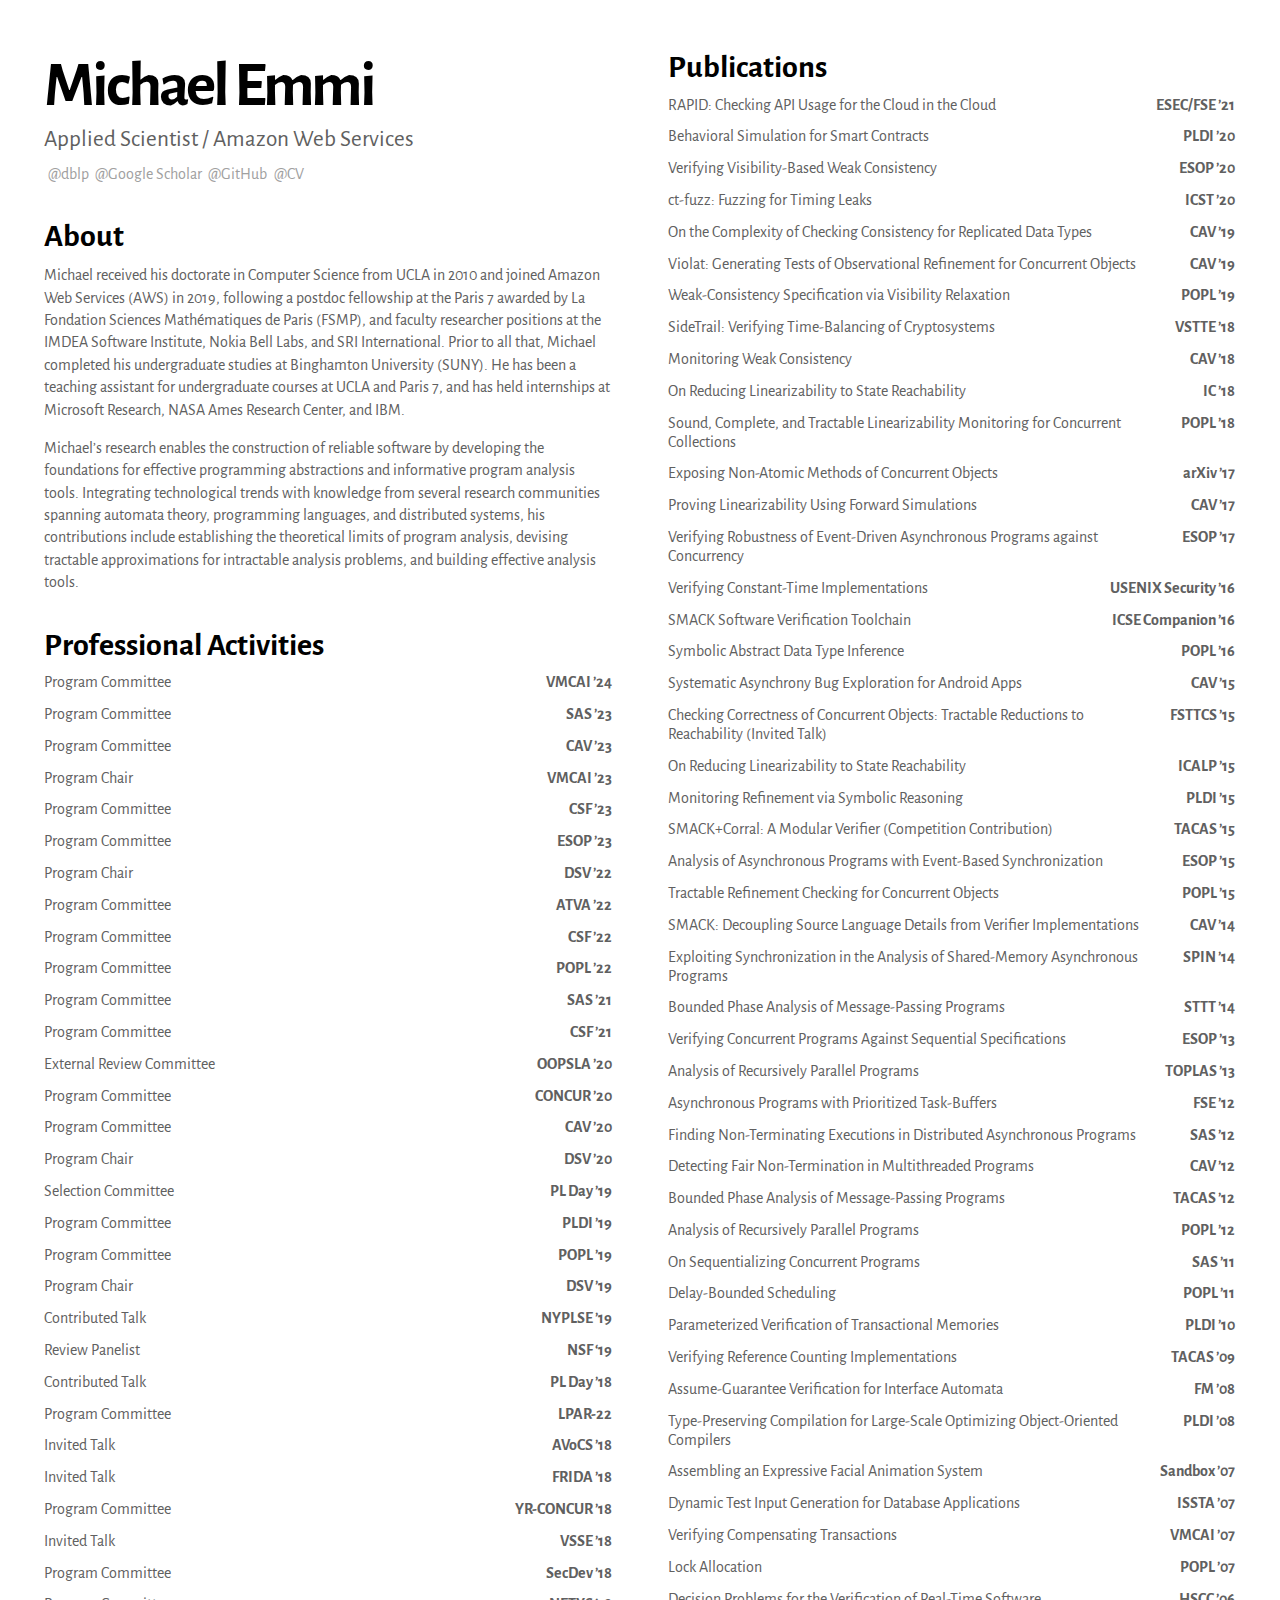
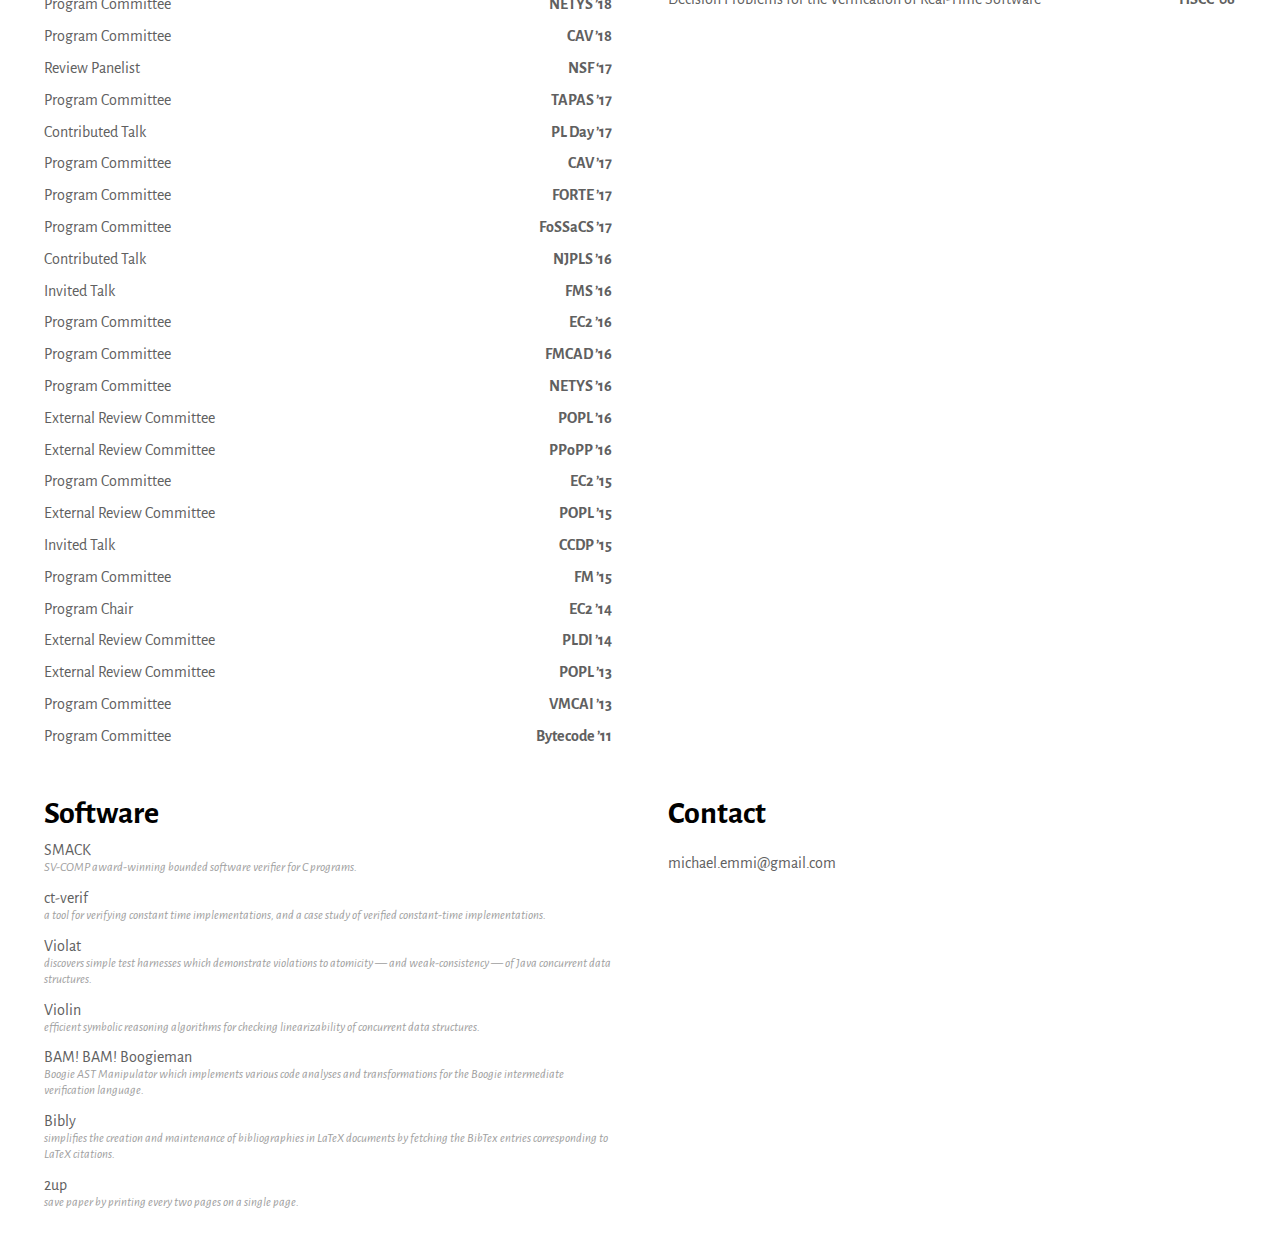
==== index.html @ 23ccdacb "deploy: 332b6254cb1dd34e638961495ad30aedfce64a0a" ====
<!DOCTYPE html>
<html lang="en">
  <head>
    <meta charset='utf-8'>
    <meta name="description" class="template" content="Michael Emmi: Applied Scientist / Amazon Web Services">
    <link rel="stylesheet" media="screen" href="css/screen.css">
    <link rel="stylesheet" media="print" href="css/print.css">
    <link rel="stylesheet" href="css/index.css">
    <title>Michael Emmi</title>
  </head>

  <body>
    <div class="row">
      <div class="column left">

        <section id="header">
          <h1 class="title">Michael Emmi</h1>
          <div class="tagline">Applied Scientist  / Amazon Web Services </div>
          <div class="item">
              <span class="tag"><a href="https://dblp.org/pid/76/5819.html">@dblp</a></span>
              <span class="tag"><a href="https://scholar.google.com/citations?user=fOxqIXYAAAAJ">@Google Scholar</a></span>
              <span class="tag"><a href="https://github.com/michael-emmi">@GitHub</a></span>
              <span class="tag"><a href="cv.html">@CV</a></span>
          </div>
        </section>

        <section id="about">
          <h2>About</h2>
          <div>
              <p>Michael received his doctorate in Computer Science from UCLA in 2010 and joined Amazon Web Services (AWS) in 2019, following a postdoc fellowship at the Paris 7 awarded by La Fondation Sciences Mathématiques de Paris (FSMP), and faculty researcher positions at the IMDEA Software Institute, Nokia Bell Labs, and SRI International. Prior to all that, Michael completed his undergraduate studies at Binghamton University (SUNY). He has been a teaching assistant for undergraduate courses at UCLA and Paris 7, and has held internships at Microsoft Research, NASA Ames Research Center, and IBM.</p>
              <p>Michael’s research enables the construction of reliable software by developing the foundations for effective programming abstractions and informative program analysis tools. Integrating technological trends with knowledge from several research communities spanning automata theory, programming languages, and distributed systems, his contributions include establishing the theoretical limits of program analysis, devising tractable approximations for intractable analysis problems, and building effective analysis tools.</p>
          </div>
        </section>

        <section id="activities">
          <h2>Professional Activities</h2>
            <div class="item">
              <div class="head">
                <span class="lhs">Program Committee</span>
                <span class="rhs">
                  <a href="https://popl24.sigplan.org/home/VMCAI-2024">
                  <nobr>VMCAI ’24</nobr>
                  </a>
                </span>
              </div>
            </div>
            <div class="item">
              <div class="head">
                <span class="lhs">Program Committee</span>
                <span class="rhs">
                  <a href="https://conf.researchr.org/home/sas-2023">
                  <nobr>SAS ’23</nobr>
                  </a>
                </span>
              </div>
            </div>
            <div class="item">
              <div class="head">
                <span class="lhs">Program Committee</span>
                <span class="rhs">
                  <a href="http://i-cav.org/2023/">
                  <nobr>CAV ’23</nobr>
                  </a>
                </span>
              </div>
            </div>
            <div class="item">
              <div class="head">
                <span class="lhs">Program Chair</span>
                <span class="rhs">
                  <a href="https://popl23.sigplan.org/home/VMCAI-2023">
                  <nobr>VMCAI ’23</nobr>
                  </a>
                </span>
              </div>
            </div>
            <div class="item">
              <div class="head">
                <span class="lhs">Program Committee</span>
                <span class="rhs">
                  <a href="https://www.ieee-security.org/TC/CSF2023/">
                  <nobr>CSF ’23</nobr>
                  </a>
                </span>
              </div>
            </div>
            <div class="item">
              <div class="head">
                <span class="lhs">Program Committee</span>
                <span class="rhs">
                  
                  <nobr>ESOP ’23</nobr>
                  
                </span>
              </div>
            </div>
            <div class="item">
              <div class="head">
                <span class="lhs">Program Chair</span>
                <span class="rhs">
                  <a href="https://smackers.github.io/democratizing-software-verification-workshop-2022/">
                  <nobr>DSV ’22</nobr>
                  </a>
                </span>
              </div>
            </div>
            <div class="item">
              <div class="head">
                <span class="lhs">Program Committee</span>
                <span class="rhs">
                  <a href="https://atva-conference.org/2022/">
                  <nobr>ATVA ’22</nobr>
                  </a>
                </span>
              </div>
            </div>
            <div class="item">
              <div class="head">
                <span class="lhs">Program Committee</span>
                <span class="rhs">
                  <a href="https://www.ieee-security.org/TC/CSF2022/">
                  <nobr>CSF ’22</nobr>
                  </a>
                </span>
              </div>
            </div>
            <div class="item">
              <div class="head">
                <span class="lhs">Program Committee</span>
                <span class="rhs">
                  <a href="https://popl22.sigplan.org">
                  <nobr>POPL ’22</nobr>
                  </a>
                </span>
              </div>
            </div>
            <div class="item">
              <div class="head">
                <span class="lhs">Program Committee</span>
                <span class="rhs">
                  <a href="https://conf.researchr.org/home/sas-2021">
                  <nobr>SAS ’21</nobr>
                  </a>
                </span>
              </div>
            </div>
            <div class="item">
              <div class="head">
                <span class="lhs">Program Committee</span>
                <span class="rhs">
                  <a href="https://www.ieee-security.org/TC/CSF2021/">
                  <nobr>CSF ’21</nobr>
                  </a>
                </span>
              </div>
            </div>
            <div class="item">
              <div class="head">
                <span class="lhs">External Review Committee</span>
                <span class="rhs">
                  <a href="https://2020.splashcon.org/track/splash-2020-oopsla">
                  <nobr>OOPSLA ’20</nobr>
                  </a>
                </span>
              </div>
            </div>
            <div class="item">
              <div class="head">
                <span class="lhs">Program Committee</span>
                <span class="rhs">
                  <a href="https://concur2020.forsyte.at">
                  <nobr>CONCUR ’20</nobr>
                  </a>
                </span>
              </div>
            </div>
            <div class="item">
              <div class="head">
                <span class="lhs">Program Committee</span>
                <span class="rhs">
                  <a href="http://i-cav.org/2020/">
                  <nobr>CAV ’20</nobr>
                  </a>
                </span>
              </div>
            </div>
            <div class="item">
              <div class="head">
                <span class="lhs">Program Chair</span>
                <span class="rhs">
                  <a href="https://smackers.github.io/democratizing-software-verification-workshop-2020/">
                  <nobr>DSV ’20</nobr>
                  </a>
                </span>
              </div>
            </div>
            <div class="item">
              <div class="head">
                <span class="lhs">Selection Committee</span>
                <span class="rhs">
                  <a href="https://ibm.biz/plday2019">
                  <nobr>PL Day ’19</nobr>
                  </a>
                </span>
              </div>
            </div>
            <div class="item">
              <div class="head">
                <span class="lhs">Program Committee</span>
                <span class="rhs">
                  <a href="https://conf.researchr.org/home/pldi-2019">
                  <nobr>PLDI ’19</nobr>
                  </a>
                </span>
              </div>
            </div>
            <div class="item">
              <div class="head">
                <span class="lhs">Program Committee</span>
                <span class="rhs">
                  <a href="https://popl19.sigplan.org">
                  <nobr>POPL ’19</nobr>
                  </a>
                </span>
              </div>
            </div>
            <div class="item">
              <div class="head">
                <span class="lhs">Program Chair</span>
                <span class="rhs">
                  <a href="https://smackers.github.io/democratizing-software-verification-workshop-2019/">
                  <nobr>DSV ’19</nobr>
                  </a>
                </span>
              </div>
            </div>
            <div class="item">
              <div class="head">
                <span class="lhs">Contributed Talk</span>
                <span class="rhs">
                  <a href="https://nyplse.commons.gc.cuny.edu">
                  <nobr>NYPLSE ’19</nobr>
                  </a>
                </span>
              </div>
            </div>
            <div class="item">
              <div class="head">
                <span class="lhs">Review Panelist</span>
                <span class="rhs">
                  <a href="https://www.nsf.gov">
                  <nobr>NSF ‘19</nobr>
                  </a>
                </span>
              </div>
            </div>
            <div class="item">
              <div class="head">
                <span class="lhs">Contributed Talk</span>
                <span class="rhs">
                  <a href="https://ibm.biz/plday2018">
                  <nobr>PL Day ’18</nobr>
                  </a>
                </span>
              </div>
            </div>
            <div class="item">
              <div class="head">
                <span class="lhs">Program Committee</span>
                <span class="rhs">
                  <a href="http://easychair.org/smart-program/LPAR-22/">
                  <nobr>LPAR-22</nobr>
                  </a>
                </span>
              </div>
            </div>
            <div class="item">
              <div class="head">
                <span class="lhs">Invited Talk</span>
                <span class="rhs">
                  <a href="http://avocs18.irisa.fr">
                  <nobr>AVoCS ’18</nobr>
                  </a>
                </span>
              </div>
            </div>
            <div class="item">
              <div class="head">
                <span class="lhs">Invited Talk</span>
                <span class="rhs">
                  <a href="http://forsyte.at/events/frida2018/">
                  <nobr>FRIDA ’18</nobr>
                  </a>
                </span>
              </div>
            </div>
            <div class="item">
              <div class="head">
                <span class="lhs">Program Committee</span>
                <span class="rhs">
                  <a href="https://www.irif.fr/~cenea/yr-concur2018/">
                  <nobr>YR-CONCUR ’18</nobr>
                  </a>
                </span>
              </div>
            </div>
            <div class="item">
              <div class="head">
                <span class="lhs">Invited Talk</span>
                <span class="rhs">
                  <a href="http://www.cs.princeton.edu/~grigoryf/vsse_program.html">
                  <nobr>VSSE ’18</nobr>
                  </a>
                </span>
              </div>
            </div>
            <div class="item">
              <div class="head">
                <span class="lhs">Program Committee</span>
                <span class="rhs">
                  <a href="http://secdev.ieee.org/2018/home">
                  <nobr>SecDev ’18</nobr>
                  </a>
                </span>
              </div>
            </div>
            <div class="item">
              <div class="head">
                <span class="lhs">Program Committee</span>
                <span class="rhs">
                  <a href="http://netys.net">
                  <nobr>NETYS ’18</nobr>
                  </a>
                </span>
              </div>
            </div>
            <div class="item">
              <div class="head">
                <span class="lhs">Program Committee</span>
                <span class="rhs">
                  <a href="http://cavconference.org/2018/">
                  <nobr>CAV ’18</nobr>
                  </a>
                </span>
              </div>
            </div>
            <div class="item">
              <div class="head">
                <span class="lhs">Review Panelist</span>
                <span class="rhs">
                  <a href="https://www.nsf.gov">
                  <nobr>NSF ‘17</nobr>
                  </a>
                </span>
              </div>
            </div>
            <div class="item">
              <div class="head">
                <span class="lhs">Program Committee</span>
                <span class="rhs">
                  <a href="http://cs.nyu.edu/acsys/tapas2017/">
                  <nobr>TAPAS ’17</nobr>
                  </a>
                </span>
              </div>
            </div>
            <div class="item">
              <div class="head">
                <span class="lhs">Contributed Talk</span>
                <span class="rhs">
                  <a href="https://ibm.biz/plday2017">
                  <nobr>PL Day ’17</nobr>
                  </a>
                </span>
              </div>
            </div>
            <div class="item">
              <div class="head">
                <span class="lhs">Program Committee</span>
                <span class="rhs">
                  <a href="http://cavconference.org/2017/">
                  <nobr>CAV ’17</nobr>
                  </a>
                </span>
              </div>
            </div>
            <div class="item">
              <div class="head">
                <span class="lhs">Program Committee</span>
                <span class="rhs">
                  
                  <nobr>FORTE ’17</nobr>
                  
                </span>
              </div>
            </div>
            <div class="item">
              <div class="head">
                <span class="lhs">Program Committee</span>
                <span class="rhs">
                  <a href="http://www.etaps.org/index.php/2017/fossacs">
                  <nobr>FoSSaCS ’17</nobr>
                  </a>
                </span>
              </div>
            </div>
            <div class="item">
              <div class="head">
                <span class="lhs">Contributed Talk</span>
                <span class="rhs">
                  <a href="http://www.njpls.org/sep16.html">
                  <nobr>NJPLS ’16</nobr>
                  </a>
                </span>
              </div>
            </div>
            <div class="item">
              <div class="head">
                <span class="lhs">Invited Talk</span>
                <span class="rhs">
                  <a href="https://conf.researchr.org/track/pldi-2016/FMS-2016-papers">
                  <nobr>FMS ’16</nobr>
                  </a>
                </span>
              </div>
            </div>
            <div class="item">
              <div class="head">
                <span class="lhs">Program Committee</span>
                <span class="rhs">
                  <a href="http://ecee.colorado.edu/pavol/ec2-2016/">
                  <nobr>EC2 ’16</nobr>
                  </a>
                </span>
              </div>
            </div>
            <div class="item">
              <div class="head">
                <span class="lhs">Program Committee</span>
                <span class="rhs">
                  <a href="http://www.cs.utexas.edu/~hunt/fmcad/">
                  <nobr>FMCAD ’16</nobr>
                  </a>
                </span>
              </div>
            </div>
            <div class="item">
              <div class="head">
                <span class="lhs">Program Committee</span>
                <span class="rhs">
                  <a href="http://netys.net">
                  <nobr>NETYS ’16</nobr>
                  </a>
                </span>
              </div>
            </div>
            <div class="item">
              <div class="head">
                <span class="lhs">External Review Committee</span>
                <span class="rhs">
                  <a href="http://conf.researchr.org/home/POPL-2016">
                  <nobr>POPL ’16</nobr>
                  </a>
                </span>
              </div>
            </div>
            <div class="item">
              <div class="head">
                <span class="lhs">External Review Committee</span>
                <span class="rhs">
                  <a href="https://ppopp15.soe.ucsc.edu">
                  <nobr>PPoPP ’16</nobr>
                  </a>
                </span>
              </div>
            </div>
            <div class="item">
              <div class="head">
                <span class="lhs">Program Committee</span>
                <span class="rhs">
                  <a href="http://multicore.doc.ic.ac.uk/events/ec2/">
                  <nobr>EC2 ’15</nobr>
                  </a>
                </span>
              </div>
            </div>
            <div class="item">
              <div class="head">
                <span class="lhs">External Review Committee</span>
                <span class="rhs">
                  <a href="http://popl.mpi-sws.org/2015/">
                  <nobr>POPL ’15</nobr>
                  </a>
                </span>
              </div>
            </div>
            <div class="item">
              <div class="head">
                <span class="lhs">Invited Talk</span>
                <span class="rhs">
                  <a href="http://netys.net/history/netys2015/workshops/index.html">
                  <nobr>CCDP ’15</nobr>
                  </a>
                </span>
              </div>
            </div>
            <div class="item">
              <div class="head">
                <span class="lhs">Program Committee</span>
                <span class="rhs">
                  <a href="http://fm2015.ifi.uio.no">
                  <nobr>FM ’15</nobr>
                  </a>
                </span>
              </div>
            </div>
            <div class="item">
              <div class="head">
                <span class="lhs">Program Chair</span>
                <span class="rhs">
                  <a href="http://software.imdea.org/ec2-2014/">
                  <nobr>EC2 ’14</nobr>
                  </a>
                </span>
              </div>
            </div>
            <div class="item">
              <div class="head">
                <span class="lhs">External Review Committee</span>
                <span class="rhs">
                  <a href="http://conferences.inf.ed.ac.uk/pldi2014/">
                  <nobr>PLDI ’14</nobr>
                  </a>
                </span>
              </div>
            </div>
            <div class="item">
              <div class="head">
                <span class="lhs">External Review Committee</span>
                <span class="rhs">
                  <a href="http://popl.mpi-sws.org/2013/">
                  <nobr>POPL ’13</nobr>
                  </a>
                </span>
              </div>
            </div>
            <div class="item">
              <div class="head">
                <span class="lhs">Program Committee</span>
                <span class="rhs">
                  <a href="http://vmcai13.di.univr.it/">
                  <nobr>VMCAI ’13</nobr>
                  </a>
                </span>
              </div>
            </div>
            <div class="item">
              <div class="head">
                <span class="lhs">Program Committee</span>
                <span class="rhs">
                  <a href="http://vmcai13.di.univr.it/">
                  <nobr>Bytecode ’11</nobr>
                  </a>
                </span>
              </div>
            </div>
        </section>

      </div>
      <div class="column right">

        <section id="publications">
          <h2>Publications</h2>
            <div class="item">
              <div class="head">
                <span class="lhs">
                    <a href="https://github.com/michael-emmi/research-papers/raw/master/conf-sigsoft-EmmiHJPRSSV21.pdf">RAPID: Checking API Usage for the Cloud in the Cloud</a>
                </span>
                <span class="rhs"><nobr>ESEC/FSE ’21</nobr></span>
              </div>
            </div>
            <div class="item">
              <div class="head">
                <span class="lhs">
                    <a href="https://github.com/michael-emmi/research-papers/raw/master/conf-pldi-BeillahiCEE20.pdf">Behavioral Simulation for Smart Contracts</a>
                </span>
                <span class="rhs"><nobr>PLDI ’20</nobr></span>
              </div>
            </div>
            <div class="item">
              <div class="head">
                <span class="lhs">
                    <a href="https://github.com/michael-emmi/research-papers/raw/master/conf-esop-KrishnaEEJ20.pdf">Verifying Visibility-Based Weak Consistency</a>
                </span>
                <span class="rhs"><nobr>ESOP ’20</nobr></span>
              </div>
            </div>
            <div class="item">
              <div class="head">
                <span class="lhs">
                    <a href="https://github.com/michael-emmi/research-papers/raw/master/conf-icst-HeEC20.pdf">ct-fuzz: Fuzzing for Timing Leaks</a>
                </span>
                <span class="rhs"><nobr>ICST ’20</nobr></span>
              </div>
            </div>
            <div class="item">
              <div class="head">
                <span class="lhs">
                    <a href="https://github.com/michael-emmi/research-papers/raw/master/conf-cav-BiswasEE19.pdf">On the Complexity of Checking Consistency for Replicated Data Types</a>
                </span>
                <span class="rhs"><nobr>CAV ’19</nobr></span>
              </div>
            </div>
            <div class="item">
              <div class="head">
                <span class="lhs">
                    <a href="https://github.com/michael-emmi/research-papers/raw/master/conf-cav-EmmiE19.pdf">Violat: Generating Tests of Observational Refinement for Concurrent Objects</a>
                </span>
                <span class="rhs"><nobr>CAV ’19</nobr></span>
              </div>
            </div>
            <div class="item">
              <div class="head">
                <span class="lhs">
                    <a href="https://github.com/michael-emmi/research-papers/raw/master/conf-popl-EmmiE19.pdf">Weak-Consistency Specification via Visibility Relaxation</a>
                </span>
                <span class="rhs"><nobr>POPL ’19</nobr></span>
              </div>
            </div>
            <div class="item">
              <div class="head">
                <span class="lhs">
                    <a href="https://github.com/michael-emmi/research-papers/raw/master/conf-vstte-AthanasiouCEMST18.pdf">SideTrail: Verifying Time-Balancing of Cryptosystems</a>
                </span>
                <span class="rhs"><nobr>VSTTE ’18</nobr></span>
              </div>
            </div>
            <div class="item">
              <div class="head">
                <span class="lhs">
                    <a href="https://github.com/michael-emmi/research-papers/raw/master/conf-cav-EmmiE18.pdf">Monitoring Weak Consistency</a>
                </span>
                <span class="rhs"><nobr>CAV ’18</nobr></span>
              </div>
            </div>
            <div class="item">
              <div class="head">
                <span class="lhs">
                    <a href="https://github.com/michael-emmi/research-papers/raw/master/journals-iandc-BouajjaniEEH18.pdf">On Reducing Linearizability to State Reachability</a>
                </span>
                <span class="rhs"><nobr>IC ’18</nobr></span>
              </div>
            </div>
            <div class="item">
              <div class="head">
                <span class="lhs">
                    <a href="https://github.com/michael-emmi/research-papers/raw/master/conf-popl-EmmiE18.pdf">Sound, Complete, and Tractable Linearizability Monitoring for Concurrent Collections</a>
                </span>
                <span class="rhs"><nobr>POPL ’18</nobr></span>
              </div>
            </div>
            <div class="item">
              <div class="head">
                <span class="lhs">
                    <a href="https://github.com/michael-emmi/research-papers/raw/master/journals-corr-EmmiE17.pdf">Exposing Non-Atomic Methods of Concurrent Objects</a>
                </span>
                <span class="rhs"><nobr>arXiv ’17</nobr></span>
              </div>
            </div>
            <div class="item">
              <div class="head">
                <span class="lhs">
                    <a href="https://github.com/michael-emmi/research-papers/raw/master/conf-cav-BouajjaniEEM17.pdf">Proving Linearizability Using Forward Simulations</a>
                </span>
                <span class="rhs"><nobr>CAV ’17</nobr></span>
              </div>
            </div>
            <div class="item">
              <div class="head">
                <span class="lhs">
                    <a href="https://github.com/michael-emmi/research-papers/raw/master/conf-esop-BouajjaniEEOT17.pdf">Verifying Robustness of Event-Driven Asynchronous Programs against Concurrency</a>
                </span>
                <span class="rhs"><nobr>ESOP ’17</nobr></span>
              </div>
            </div>
            <div class="item">
              <div class="head">
                <span class="lhs">
                    <a href="https://github.com/michael-emmi/research-papers/raw/master/conf-uss-AlmeidaBBDE16.pdf">Verifying Constant-Time Implementations</a>
                </span>
                <span class="rhs"><nobr>USENIX Security ’16</nobr></span>
              </div>
            </div>
            <div class="item">
              <div class="head">
                <span class="lhs">
                    <a href="https://github.com/michael-emmi/research-papers/raw/master/conf-icse-CarterHWRE16.pdf">SMACK Software Verification Toolchain</a>
                </span>
                <span class="rhs"><nobr>ICSE Companion ’16</nobr></span>
              </div>
            </div>
            <div class="item">
              <div class="head">
                <span class="lhs">
                    <a href="https://github.com/michael-emmi/research-papers/raw/master/conf-popl-EmmiE16.pdf">Symbolic Abstract Data Type Inference</a>
                </span>
                <span class="rhs"><nobr>POPL ’16</nobr></span>
              </div>
            </div>
            <div class="item">
              <div class="head">
                <span class="lhs">
                    <a href="https://github.com/michael-emmi/research-papers/raw/master/conf-cav-OzkanET15.pdf">Systematic Asynchrony Bug Exploration for Android Apps</a>
                </span>
                <span class="rhs"><nobr>CAV ’15</nobr></span>
              </div>
            </div>
            <div class="item">
              <div class="head">
                <span class="lhs">
                    <a href="https://github.com/michael-emmi/research-papers/raw/master/conf-fsttcs-BouajjaniEEH15.pdf">Checking Correctness of Concurrent Objects: Tractable Reductions to Reachability (Invited Talk)</a>
                </span>
                <span class="rhs"><nobr>FSTTCS ’15</nobr></span>
              </div>
            </div>
            <div class="item">
              <div class="head">
                <span class="lhs">
                    <a href="https://github.com/michael-emmi/research-papers/raw/master/conf-icalp-BouajjaniEEH15.pdf">On Reducing Linearizability to State Reachability</a>
                </span>
                <span class="rhs"><nobr>ICALP ’15</nobr></span>
              </div>
            </div>
            <div class="item">
              <div class="head">
                <span class="lhs">
                    <a href="https://github.com/michael-emmi/research-papers/raw/master/conf-pldi-EmmiEH15.pdf">Monitoring Refinement via Symbolic Reasoning</a>
                </span>
                <span class="rhs"><nobr>PLDI ’15</nobr></span>
              </div>
            </div>
            <div class="item">
              <div class="head">
                <span class="lhs">
                    <a href="https://github.com/michael-emmi/research-papers/raw/master/conf-tacas-HaranCELQR15.pdf">SMACK+Corral: A Modular Verifier (Competition Contribution)</a>
                </span>
                <span class="rhs"><nobr>TACAS ’15</nobr></span>
              </div>
            </div>
            <div class="item">
              <div class="head">
                <span class="lhs">
                    <a href="https://github.com/michael-emmi/research-papers/raw/master/conf-esop-EmmiGMR15.pdf">Analysis of Asynchronous Programs with Event-Based Synchronization</a>
                </span>
                <span class="rhs"><nobr>ESOP ’15</nobr></span>
              </div>
            </div>
            <div class="item">
              <div class="head">
                <span class="lhs">
                    <a href="https://github.com/michael-emmi/research-papers/raw/master/conf-popl-BouajjaniEEH15.pdf">Tractable Refinement Checking for Concurrent Objects</a>
                </span>
                <span class="rhs"><nobr>POPL ’15</nobr></span>
              </div>
            </div>
            <div class="item">
              <div class="head">
                <span class="lhs">
                    <a href="https://github.com/michael-emmi/research-papers/raw/master/conf-cav-RakamaricE14.pdf">SMACK: Decoupling Source Language Details from Verifier Implementations</a>
                </span>
                <span class="rhs"><nobr>CAV ’14</nobr></span>
              </div>
            </div>
            <div class="item">
              <div class="head">
                <span class="lhs">
                    <a href="https://github.com/michael-emmi/research-papers/raw/master/conf-spin-EmmiOT14.pdf">Exploiting Synchronization in the Analysis of Shared-Memory Asynchronous Programs</a>
                </span>
                <span class="rhs"><nobr>SPIN ’14</nobr></span>
              </div>
            </div>
            <div class="item">
              <div class="head">
                <span class="lhs">
                    <a href="https://github.com/michael-emmi/research-papers/raw/master/journals-sttt-BouajjaniE14.pdf">Bounded Phase Analysis of Message-Passing Programs</a>
                </span>
                <span class="rhs"><nobr>STTT ’14</nobr></span>
              </div>
            </div>
            <div class="item">
              <div class="head">
                <span class="lhs">
                    <a href="https://github.com/michael-emmi/research-papers/raw/master/conf-esop-BouajjaniEEH13.pdf">Verifying Concurrent Programs Against Sequential Specifications</a>
                </span>
                <span class="rhs"><nobr>ESOP ’13</nobr></span>
              </div>
            </div>
            <div class="item">
              <div class="head">
                <span class="lhs">
                    <a href="https://github.com/michael-emmi/research-papers/raw/master/journals-toplas-BouajjaniE13.pdf">Analysis of Recursively Parallel Programs</a>
                </span>
                <span class="rhs"><nobr>TOPLAS ’13</nobr></span>
              </div>
            </div>
            <div class="item">
              <div class="head">
                <span class="lhs">
                    <a href="https://github.com/michael-emmi/research-papers/raw/master/conf-fse-EmmiLQ12.pdf">Asynchronous Programs with Prioritized Task-Buffers</a>
                </span>
                <span class="rhs"><nobr>FSE ’12</nobr></span>
              </div>
            </div>
            <div class="item">
              <div class="head">
                <span class="lhs">
                    <a href="https://github.com/michael-emmi/research-papers/raw/master/conf-sas-EmmiL12.pdf">Finding Non-Terminating Executions in Distributed Asynchronous Programs</a>
                </span>
                <span class="rhs"><nobr>SAS ’12</nobr></span>
              </div>
            </div>
            <div class="item">
              <div class="head">
                <span class="lhs">
                    <a href="https://github.com/michael-emmi/research-papers/raw/master/conf-cav-AtigBEL12.pdf">Detecting Fair Non-Termination in Multithreaded Programs</a>
                </span>
                <span class="rhs"><nobr>CAV ’12</nobr></span>
              </div>
            </div>
            <div class="item">
              <div class="head">
                <span class="lhs">
                    <a href="https://github.com/michael-emmi/research-papers/raw/master/conf-tacas-BouajjaniE12.pdf">Bounded Phase Analysis of Message-Passing Programs</a>
                </span>
                <span class="rhs"><nobr>TACAS ’12</nobr></span>
              </div>
            </div>
            <div class="item">
              <div class="head">
                <span class="lhs">
                    <a href="https://github.com/michael-emmi/research-papers/raw/master/conf-popl-BouajjaniE12.pdf">Analysis of Recursively Parallel Programs</a>
                </span>
                <span class="rhs"><nobr>POPL ’12</nobr></span>
              </div>
            </div>
            <div class="item">
              <div class="head">
                <span class="lhs">
                    <a href="https://github.com/michael-emmi/research-papers/raw/master/conf-sas-BouajjaniEP11.pdf">On Sequentializing Concurrent Programs</a>
                </span>
                <span class="rhs"><nobr>SAS ’11</nobr></span>
              </div>
            </div>
            <div class="item">
              <div class="head">
                <span class="lhs">
                    <a href="https://github.com/michael-emmi/research-papers/raw/master/conf-popl-EmmiQR11.pdf">Delay-Bounded Scheduling</a>
                </span>
                <span class="rhs"><nobr>POPL ’11</nobr></span>
              </div>
            </div>
            <div class="item">
              <div class="head">
                <span class="lhs">
                    <a href="https://github.com/michael-emmi/research-papers/raw/master/conf-pldi-EmmiMM10.pdf">Parameterized Verification of Transactional Memories</a>
                </span>
                <span class="rhs"><nobr>PLDI ’10</nobr></span>
              </div>
            </div>
            <div class="item">
              <div class="head">
                <span class="lhs">
                    <a href="https://github.com/michael-emmi/research-papers/raw/master/conf-tacas-EmmiJKM09.pdf">Verifying Reference Counting Implementations</a>
                </span>
                <span class="rhs"><nobr>TACAS ’09</nobr></span>
              </div>
            </div>
            <div class="item">
              <div class="head">
                <span class="lhs">
                    <a href="https://github.com/michael-emmi/research-papers/raw/master/conf-fm-EmmiGP08.pdf">Assume-Guarantee Verification for Interface Automata</a>
                </span>
                <span class="rhs"><nobr>FM ’08</nobr></span>
              </div>
            </div>
            <div class="item">
              <div class="head">
                <span class="lhs">
                    <a href="https://github.com/michael-emmi/research-papers/raw/master/conf-pldi-ChenHPECCP08.pdf">Type-Preserving Compilation for Large-Scale Optimizing Object-Oriented Compilers</a>
                </span>
                <span class="rhs"><nobr>PLDI ’08</nobr></span>
              </div>
            </div>
            <div class="item">
              <div class="head">
                <span class="lhs">
                    <a href="https://github.com/michael-emmi/research-papers/raw/master/conf-sandbox-WangEF07.pdf">Assembling an Expressive Facial Animation System</a>
                </span>
                <span class="rhs"><nobr>Sandbox ’07</nobr></span>
              </div>
            </div>
            <div class="item">
              <div class="head">
                <span class="lhs">
                    <a href="https://github.com/michael-emmi/research-papers/raw/master/conf-issta-EmmiMS07.pdf">Dynamic Test Input Generation for Database Applications</a>
                </span>
                <span class="rhs"><nobr>ISSTA ’07</nobr></span>
              </div>
            </div>
            <div class="item">
              <div class="head">
                <span class="lhs">
                    <a href="https://github.com/michael-emmi/research-papers/raw/master/conf-vmcai-EmmiM07.pdf">Verifying Compensating Transactions</a>
                </span>
                <span class="rhs"><nobr>VMCAI ’07</nobr></span>
              </div>
            </div>
            <div class="item">
              <div class="head">
                <span class="lhs">
                    <a href="https://github.com/michael-emmi/research-papers/raw/master/conf-popl-EmmiFJM07.pdf">Lock Allocation</a>
                </span>
                <span class="rhs"><nobr>POPL ’07</nobr></span>
              </div>
            </div>
            <div class="item">
              <div class="head">
                <span class="lhs">
                    <a href="https://github.com/michael-emmi/research-papers/raw/master/conf-hscc-EmmiM06.pdf">Decision Problems for the Verification of Real-Time Software</a>
                </span>
                <span class="rhs"><nobr>HSCC ’06</nobr></span>
              </div>
            </div>
        </section>

      </div>
    </div>

    <div class="row">
      <div class="column left">

        <section id="software">
          <h2>Software</h2>
            <div class="item">
              <div class="head">
                <span class="lhs">
                  <a href="https://github.com/smackers/smack">SMACK</a>
                </span>
              </div>
              <div class="info">SV-COMP award-winning bounded software verifier for C programs.
</div>
            </div>
            <div class="item">
              <div class="head">
                <span class="lhs">
                  <a href="https://github.com/imdea-software/verifying-constant-time">ct-verif</a>
                </span>
              </div>
              <div class="info">a tool for verifying constant time implementations, and a case study of verified constant-time implementations.
</div>
            </div>
            <div class="item">
              <div class="head">
                <span class="lhs">
                  <a href="https://github.com/michael-emmi/violat">Violat</a>
                </span>
              </div>
              <div class="info">discovers simple test harnesses which demonstrate violations to atomicity — and weak-consistency — of Java concurrent data structures.
</div>
            </div>
            <div class="item">
              <div class="head">
                <span class="lhs">
                  <a href="https://github.com/imdea-software/violin">Violin</a>
                </span>
              </div>
              <div class="info">efficient symbolic reasoning algorithms for checking linearizability of concurrent data structures.
</div>
            </div>
            <div class="item">
              <div class="head">
                <span class="lhs">
                  <a href="https://github.com/michael-emmi/bam-bam-boogieman">BAM! BAM! Boogieman</a>
                </span>
              </div>
              <div class="info">Boogie AST Manipulator which implements various code analyses and transformations for the Boogie intermediate verification language.
</div>
            </div>
            <div class="item">
              <div class="head">
                <span class="lhs">
                  <a href="https://github.com/michael-emmi/bibly">Bibly</a>
                </span>
              </div>
              <div class="info">simplifies the creation and maintenance of bibliographies in LaTeX documents by fetching the BibTex entries corresponding to LaTeX citations.
</div>
            </div>
            <div class="item">
              <div class="head">
                <span class="lhs">
                  <a href="https://github.com/michael-emmi/2up">2up</a>
                </span>
              </div>
              <div class="info">save paper by printing every two pages on a single page.
</div>
            </div>
        </section>

      </div>
      <div class="column right">

        <section id="contact">
          <h2>Contact</h2>
            <div class="item"></div>
            <a href="mailto:michael.emmi@gmail.com">michael.emmi@gmail.com</a><br>
        </section>

      </div>
    </div>

  </body>

</html>
---- css/screen.css ----
@import url("https://fonts.googleapis.com/css?family=Alegreya+Sans");

body {
  font-family: 'Alegreya Sans', Georgia, serif;
  padding: 0;
  margin: 1em 1em 1em 1em;
}

@media only screen and (max-device-width: 480px) {
  body {
    font-family: sans-serif;;
  }
  p {
    font-size: 2vw;
  }
}

section {
  margin: 2em 0 1em 0;
  padding: 0 1em 0 1em;
}

h2 {
  margin: 0 0 0.3em 0;
  font-size: 2em;
  font-weight: light;
  color: #000000;
}

p {
  margin: 0 0 1em 0;
  line-height: 1.4;
  color: #606060;
}

a {
  color: #A0A0A0;
  text-decoration: none;
}

a[href] {
  color: #606060;
}

a[href]:hover {
  color: #F08080;
  text-decoration: underline;
}

.screen-only {

}

.print-only {
  display: none;
}

.info a {
  color: #A0A0A0;
}

.tag a {
  padding: 0.2em;
  color: #A0A0A0;
}

#header {
  white-space: nowrap;
}

.title {
  font-size: 4em;
  margin: 0 0 0 0;
}

.tagline {
  font-size: 1.45em;
  font-weight: normal;
  margin: 0 0 0.5em 0;
  color: #606060;
}

ol {
  padding-left: 0
}

.item {
  display: table;
  width: 100%;
  margin-bottom: 0.8em;
  color: #606060;
}

li.item {
  display: list-item
}

.head {
  display: table-row;
}


.row {
  clear: both;
  padding: 0;
  margin: 0;
}

.row:first-child {
  margin-left: 0;
}

.row:before,
.row:after {
  content: "";
  display: table;
}

.row:after {
  clear: both;
}

.row {
  zoom: 1;
}

.column {
  display: block;
  float: left;
  margin: 0 1% 0 1%;
}

.left {
	width: 48%;
}
.right {
	width: 48%;
}
---- css/print.css ----
@page {
  size: auto;
}

@page :first {
}

body {
  font-size: 9pt;
  padding: 0;
  margin: 1em 1em 1em 1em;
}

section {
  margin: 2em 0 1em 0;
  padding: 0 1em 0 1em;
}

h2 {
  margin: 0 0 0.3em 0;
  font-size: 2em;
  font-weight: light;
  color: #000000;
  page-break-inside: avoid;
}

p {
  margin: 0 0 1em 0;
  line-height: 1.4;
  color: #606060;
}

a {
/*  color: #A0A0A0;*/
  text-decoration: none;
}

a[href] {
  color: #606060;
}

a[href]:hover {
/*  color: #F08080;*/
/*  text-decoration: underline;*/
}

.screen-only {
  display: none;
}

.print-only {

}

.info a {
  color: #A0A0A0;
}

.tag a {
  padding: 0.2em;
/*  color: #A0A0A0;*/
}

#header {
  white-space: nowrap;
}

.title {
  font-size: 4em;
  margin: 0 0 0 0;
}

.tagline {
  font-size: 1.45em;
  font-weight: normal;
  margin: 0 0 0.5em 0;
  color: #606060;
}

.item {
  display: table;
  width: 100%;
  margin-bottom: 0.8em;
  color: #606060;
  page-break-inside: avoid;
}

.head {
  display: table-row;
}


.row {
  clear: both;
  padding: 0;
  margin: 0;
}

.row:first-child {
  margin-left: 0;
}

.row:before,
.row:after {
  content: "";
  display: table;
}

.row:after {
  clear: both;
}

.row {
  zoom: 1;
}

.column {
  display: block;
  float: left;
  margin: 0 1% 0 1%;
}

.left {
	width: 48%;
}
.right {
	width: 48%;
}
---- css/index.css ----
.title {
  letter-spacing: -0.05em;
}

.lhs {
  display: table-cell;
  padding-right: 1em;
}

.rhs {
  display: table-cell;
  white-space: nowrap;
  text-align: right;
  font-weight: bold;
}

.info {
  font-size: 80%;
  font-style: italic;
  color: #A0A0A0;
}

@media only screen and (max-device-width: 480px) {
	.column { margin: 1% 0 1% 0%;}
	.left, .right { width: 100%; }
  body {
    margin-top: 0;
    margin-bottom: 1em;
    margin-left: 5%;
    margin-right: 5%;
    font-size: 3vw;
    -webkit-font-smoothing: antialiased;
  }
}
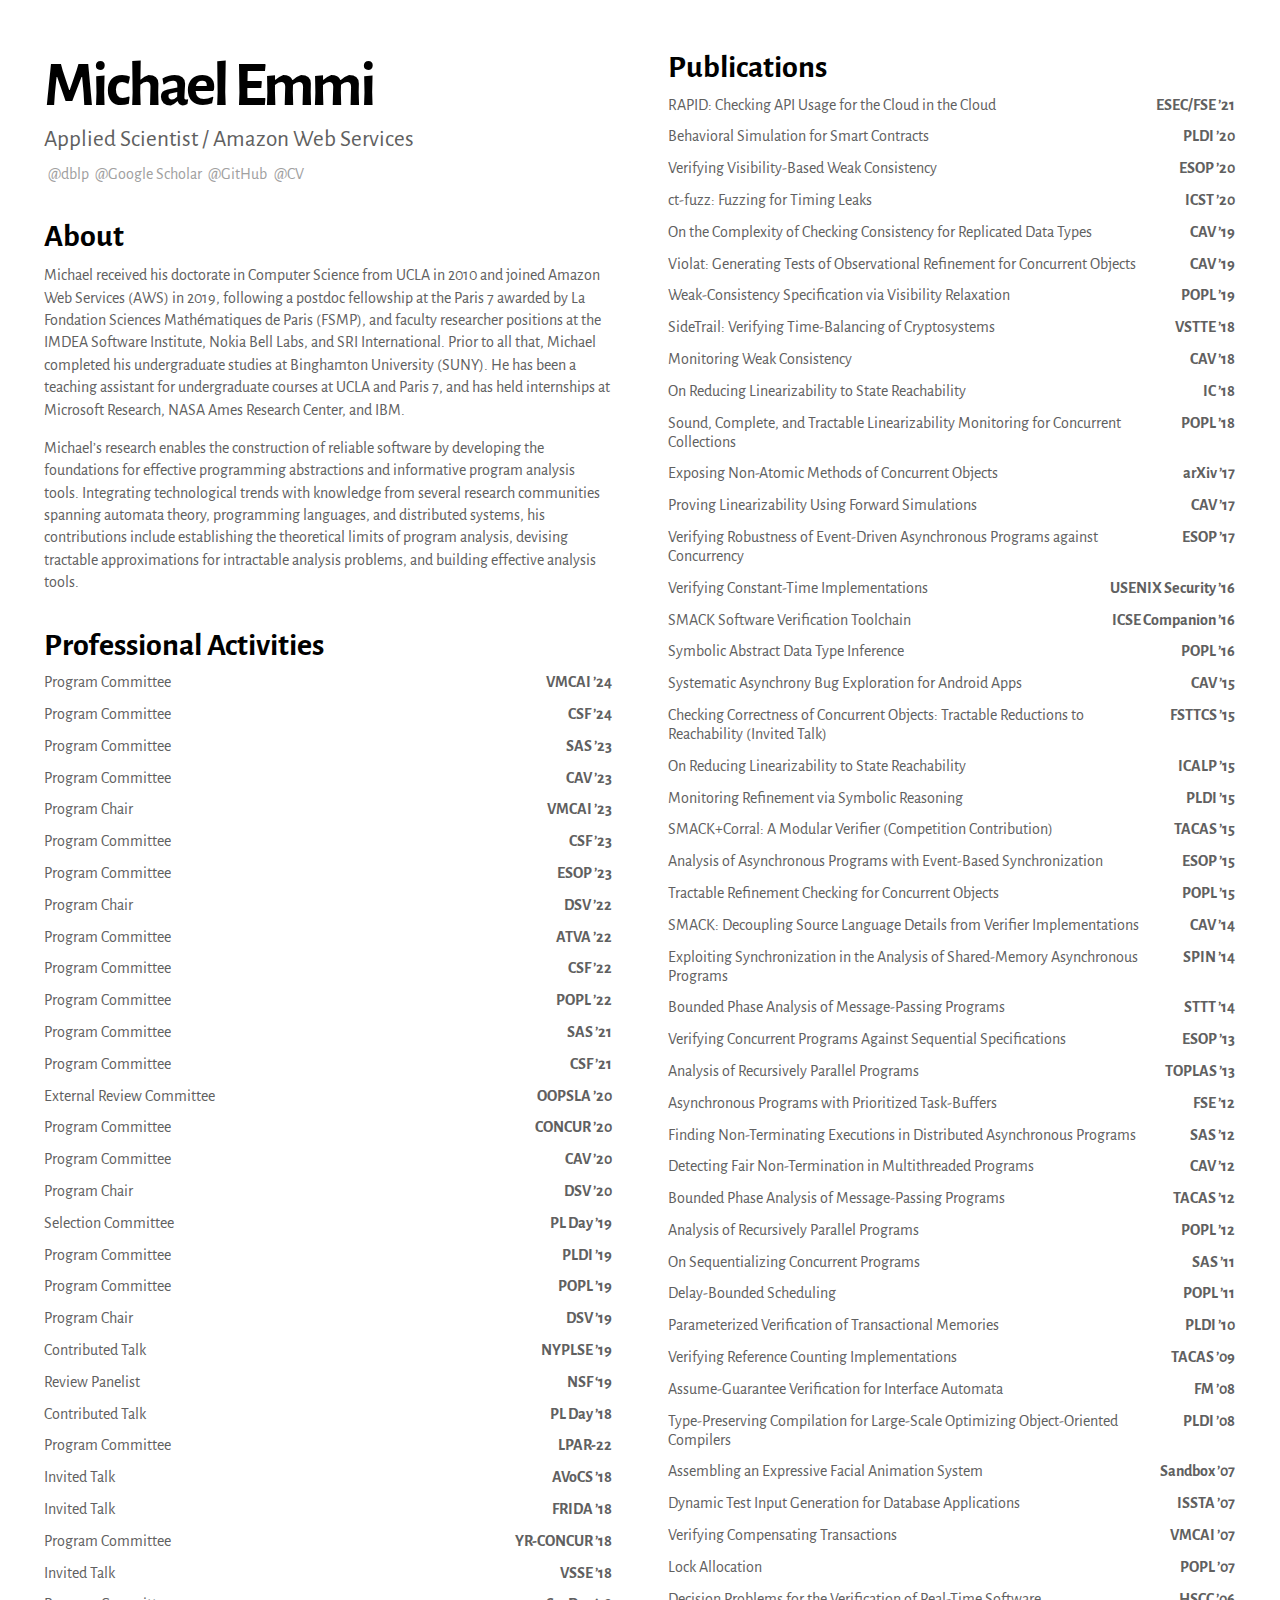
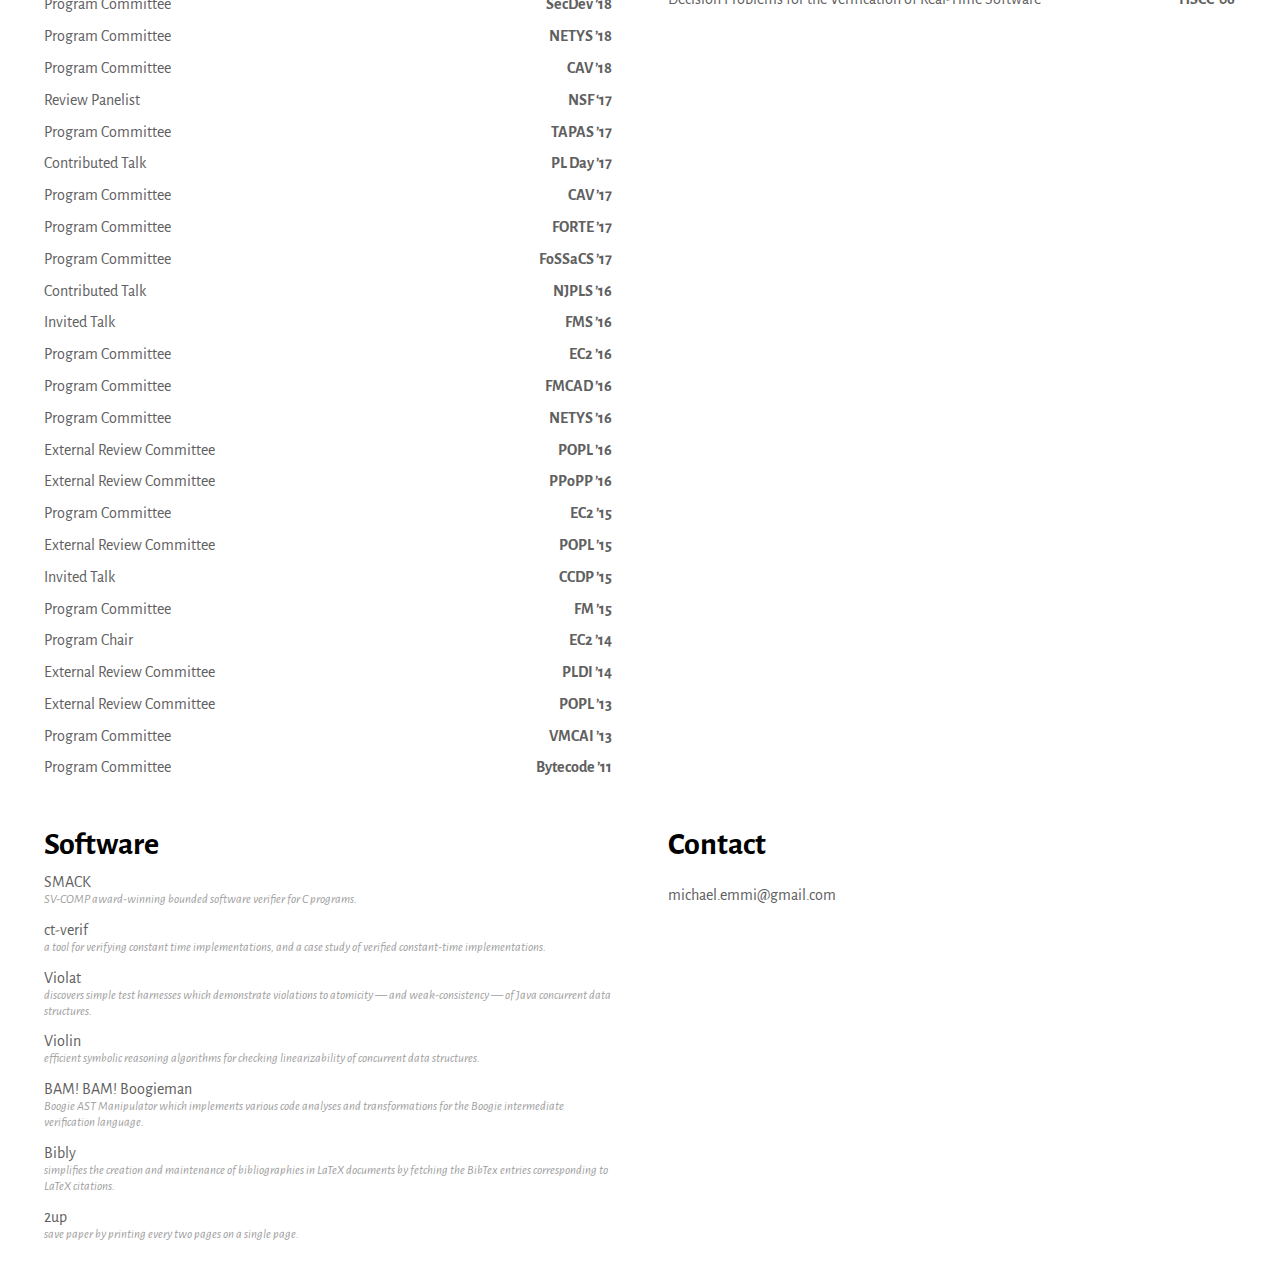
==== commit 74fa51f4: "deploy: 33acbae799d99c4404a9b9a7135a664088d4403b" ====
--- a/index.html
+++ b/index.html
@@ -48,6 +48,16 @@
               <div class="head">
                 <span class="lhs">Program Committee</span>
                 <span class="rhs">
+                  <a href="https://csf2024.ieee-security.org">
+                  <nobr>CSF ’24</nobr>
+                  </a>
+                </span>
+              </div>
+            </div>
+            <div class="item">
+              <div class="head">
+                <span class="lhs">Program Committee</span>
+                <span class="rhs">
                   <a href="https://conf.researchr.org/home/sas-2023">
                   <nobr>SAS ’23</nobr>
                   </a>
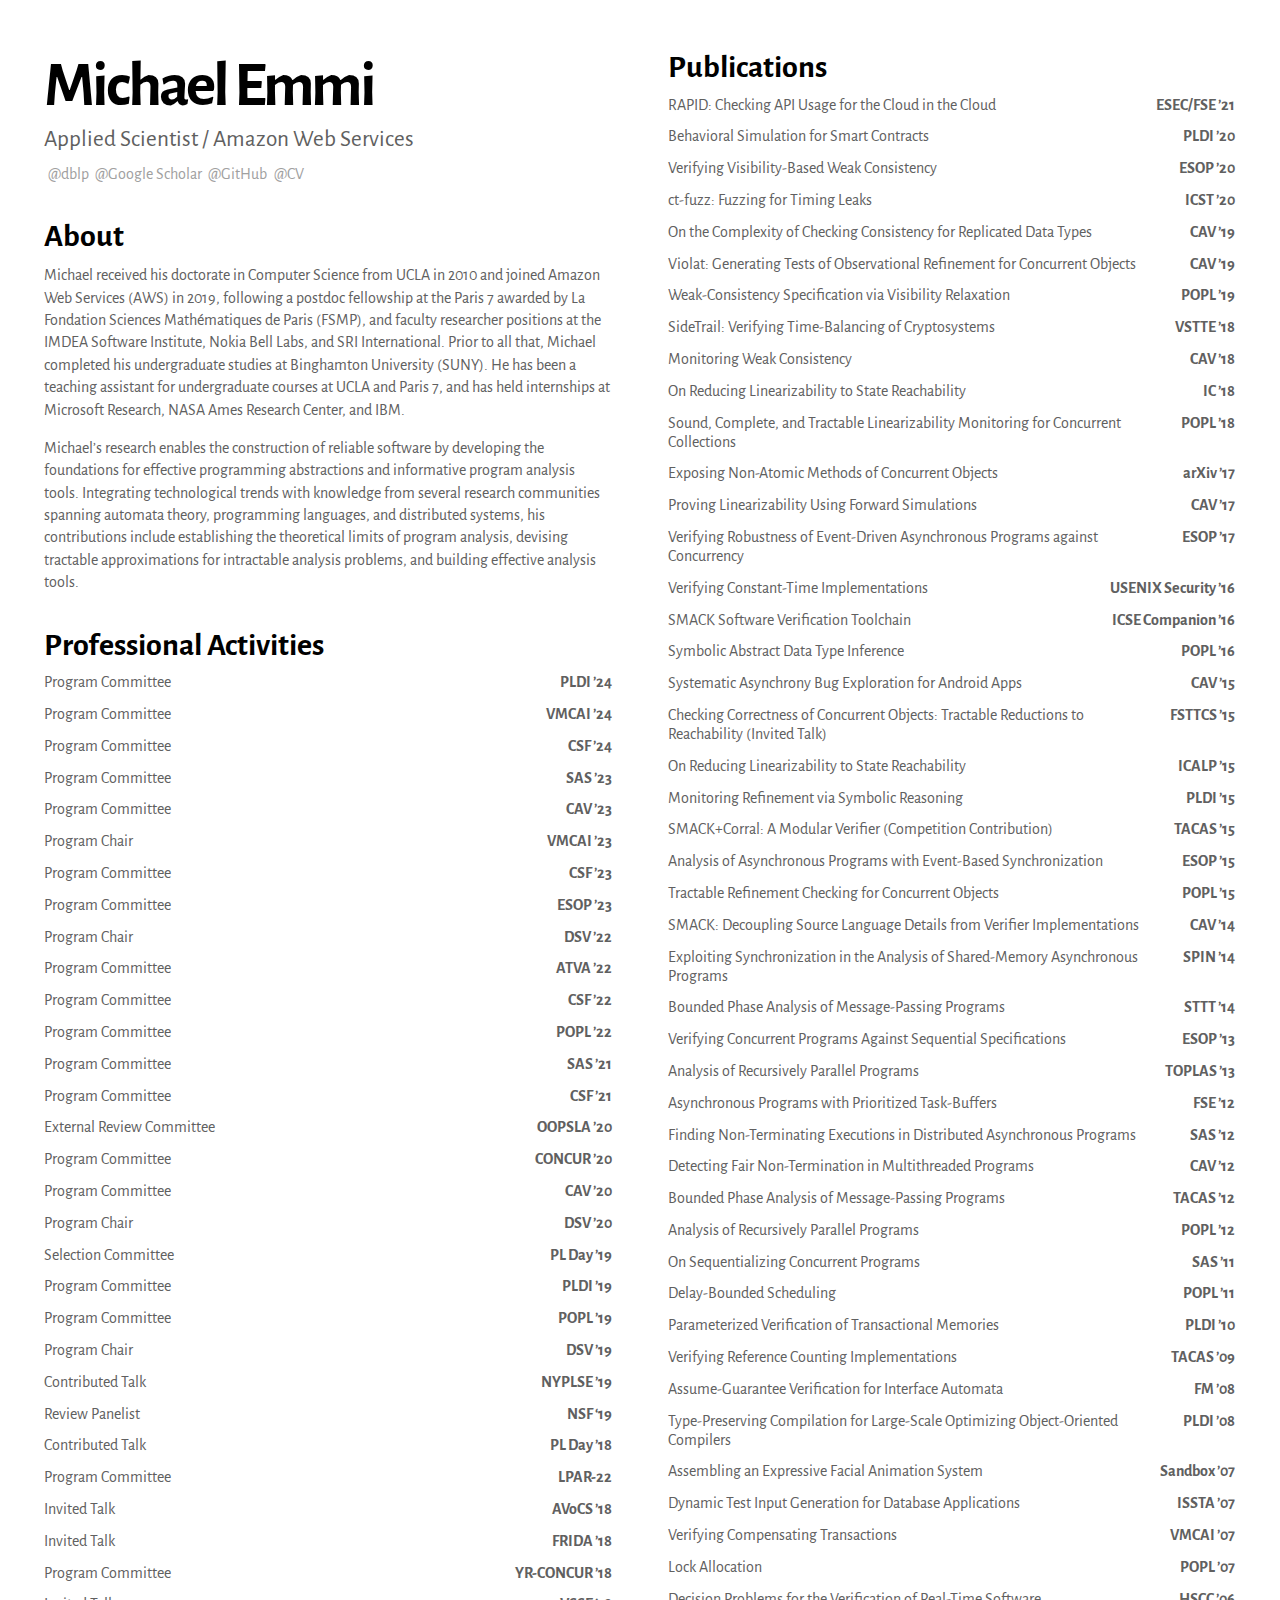
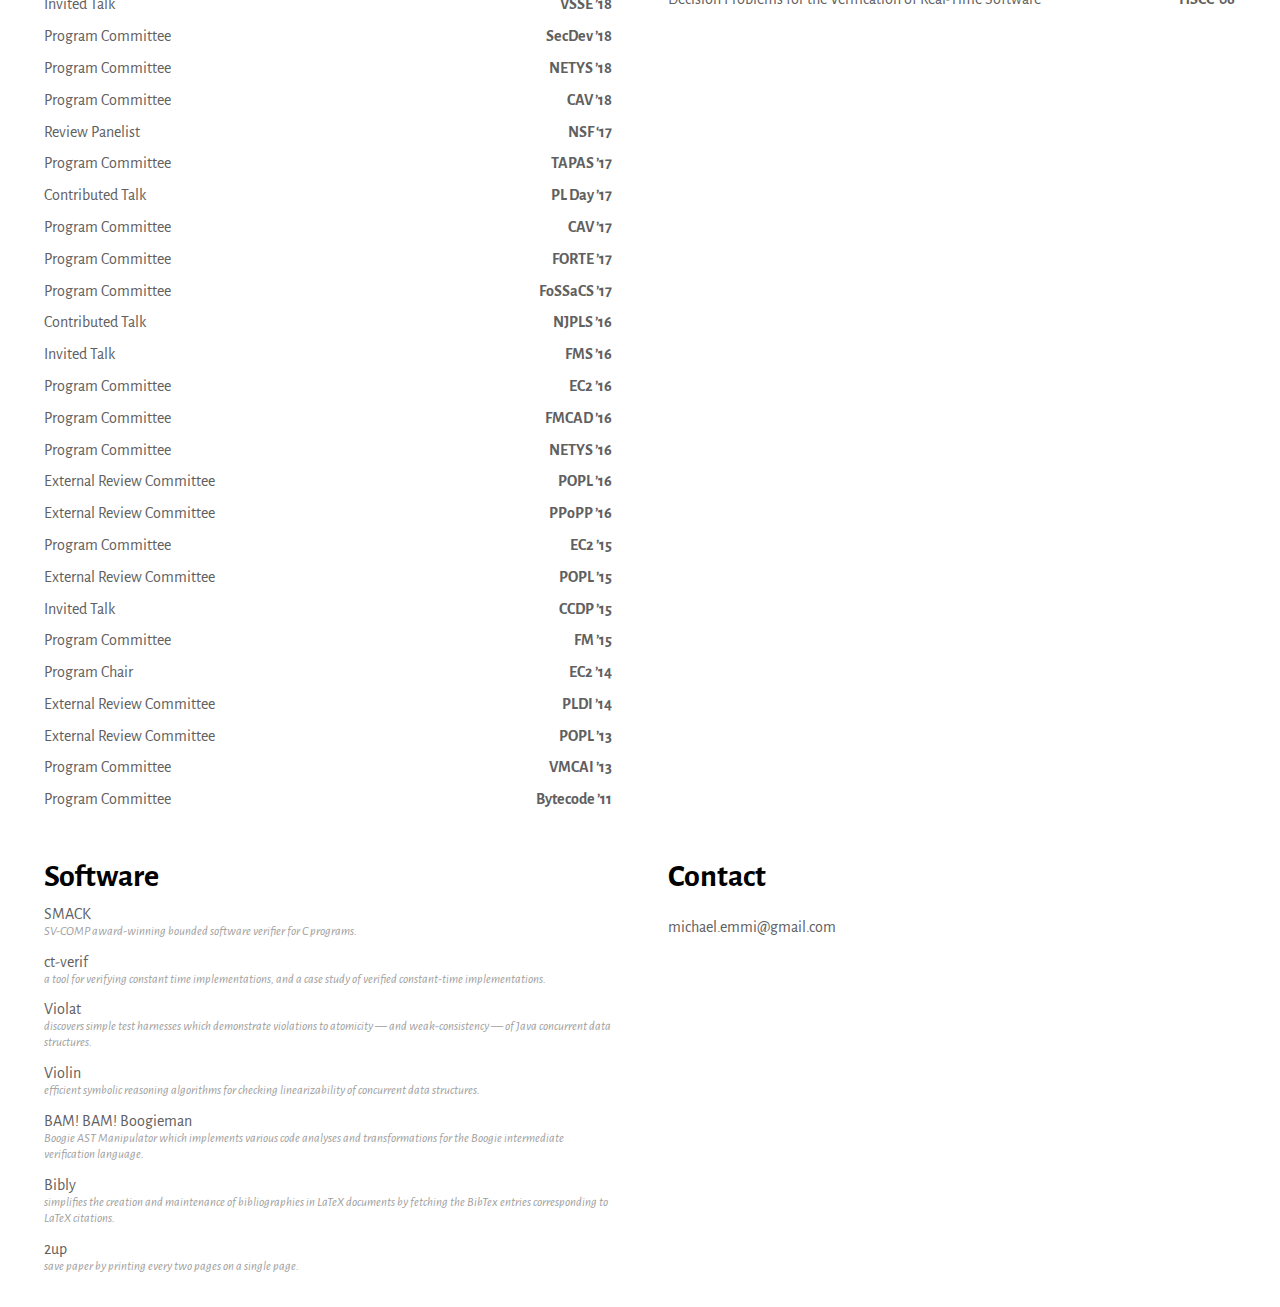
==== commit a11668ef: "deploy: 48a621429aaf382dfbdef66cae34ddddd2b34388" ====
--- a/index.html
+++ b/index.html
@@ -38,6 +38,16 @@
               <div class="head">
                 <span class="lhs">Program Committee</span>
                 <span class="rhs">
+                  <a href="https://pldi24.sigplan.org">
+                  <nobr>PLDI ’24</nobr>
+                  </a>
+                </span>
+              </div>
+            </div>
+            <div class="item">
+              <div class="head">
+                <span class="lhs">Program Committee</span>
+                <span class="rhs">
                   <a href="https://popl24.sigplan.org/home/VMCAI-2024">
                   <nobr>VMCAI ’24</nobr>
                   </a>
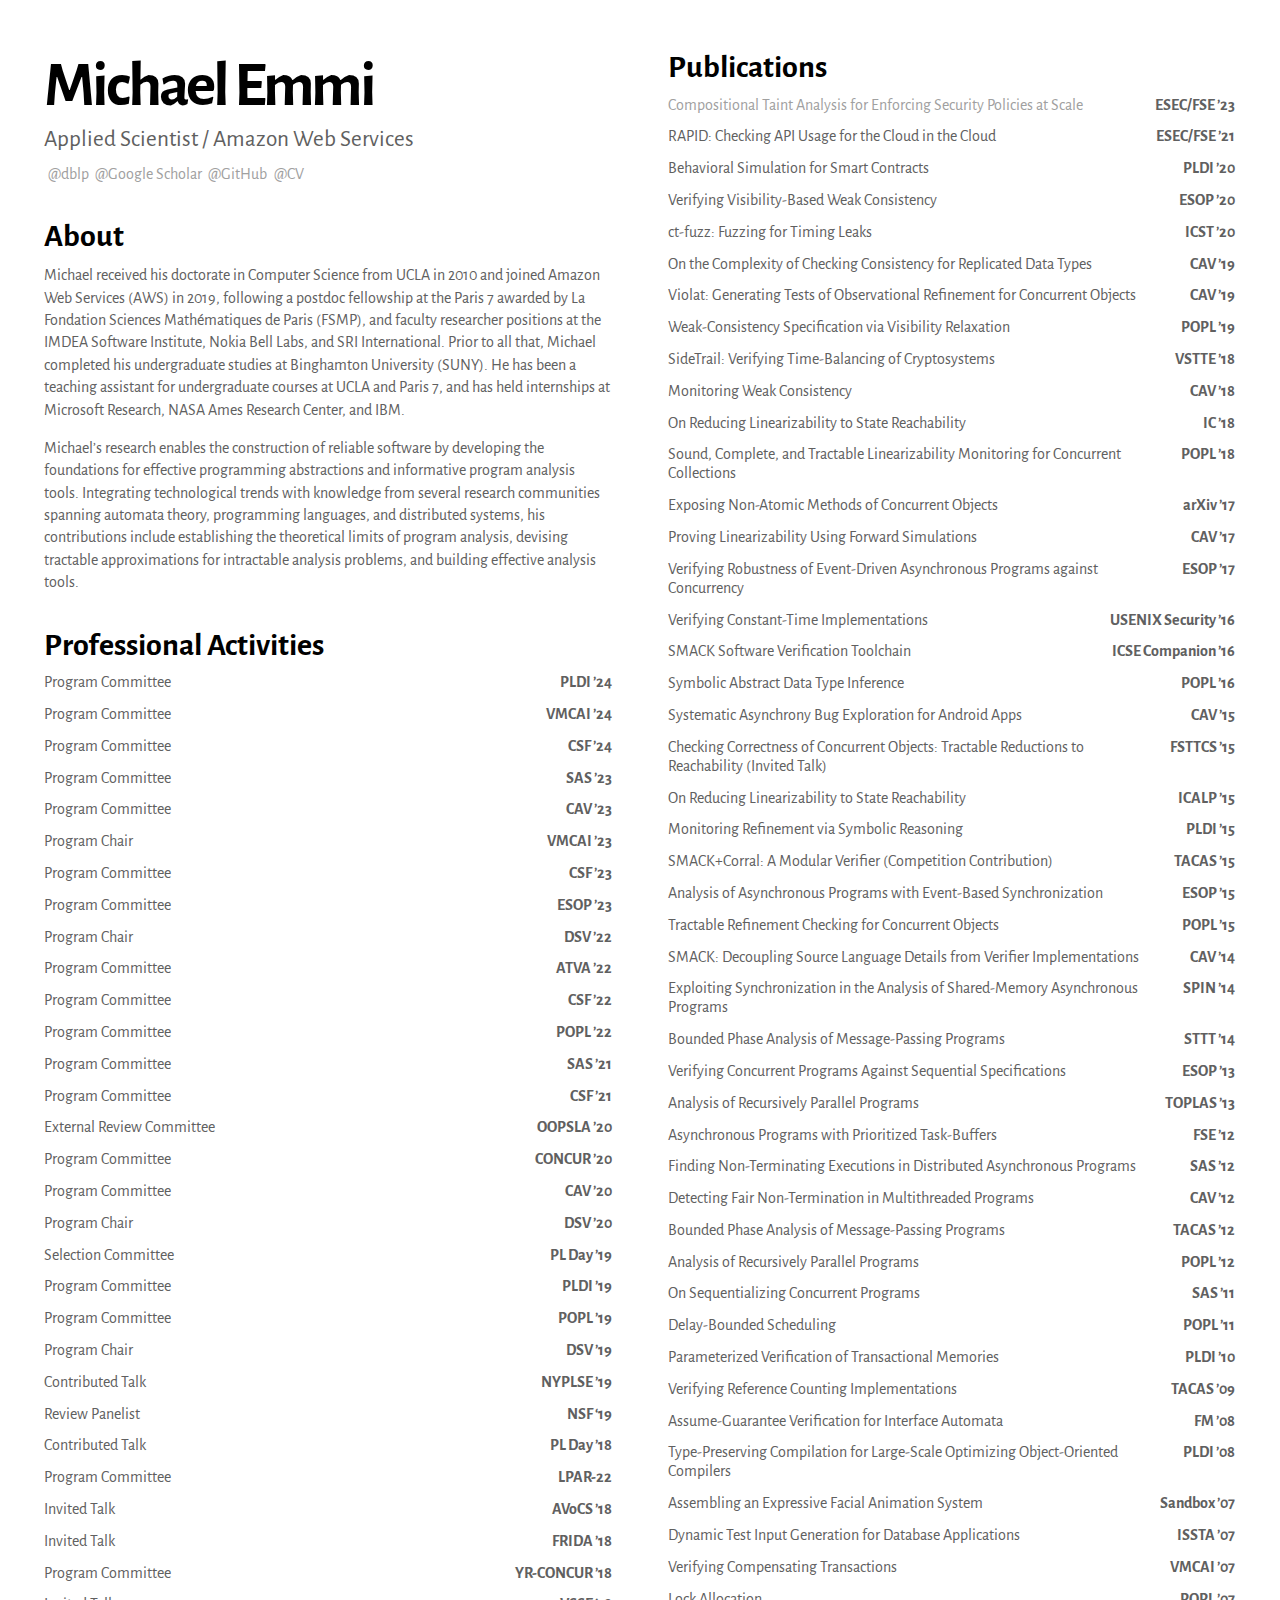
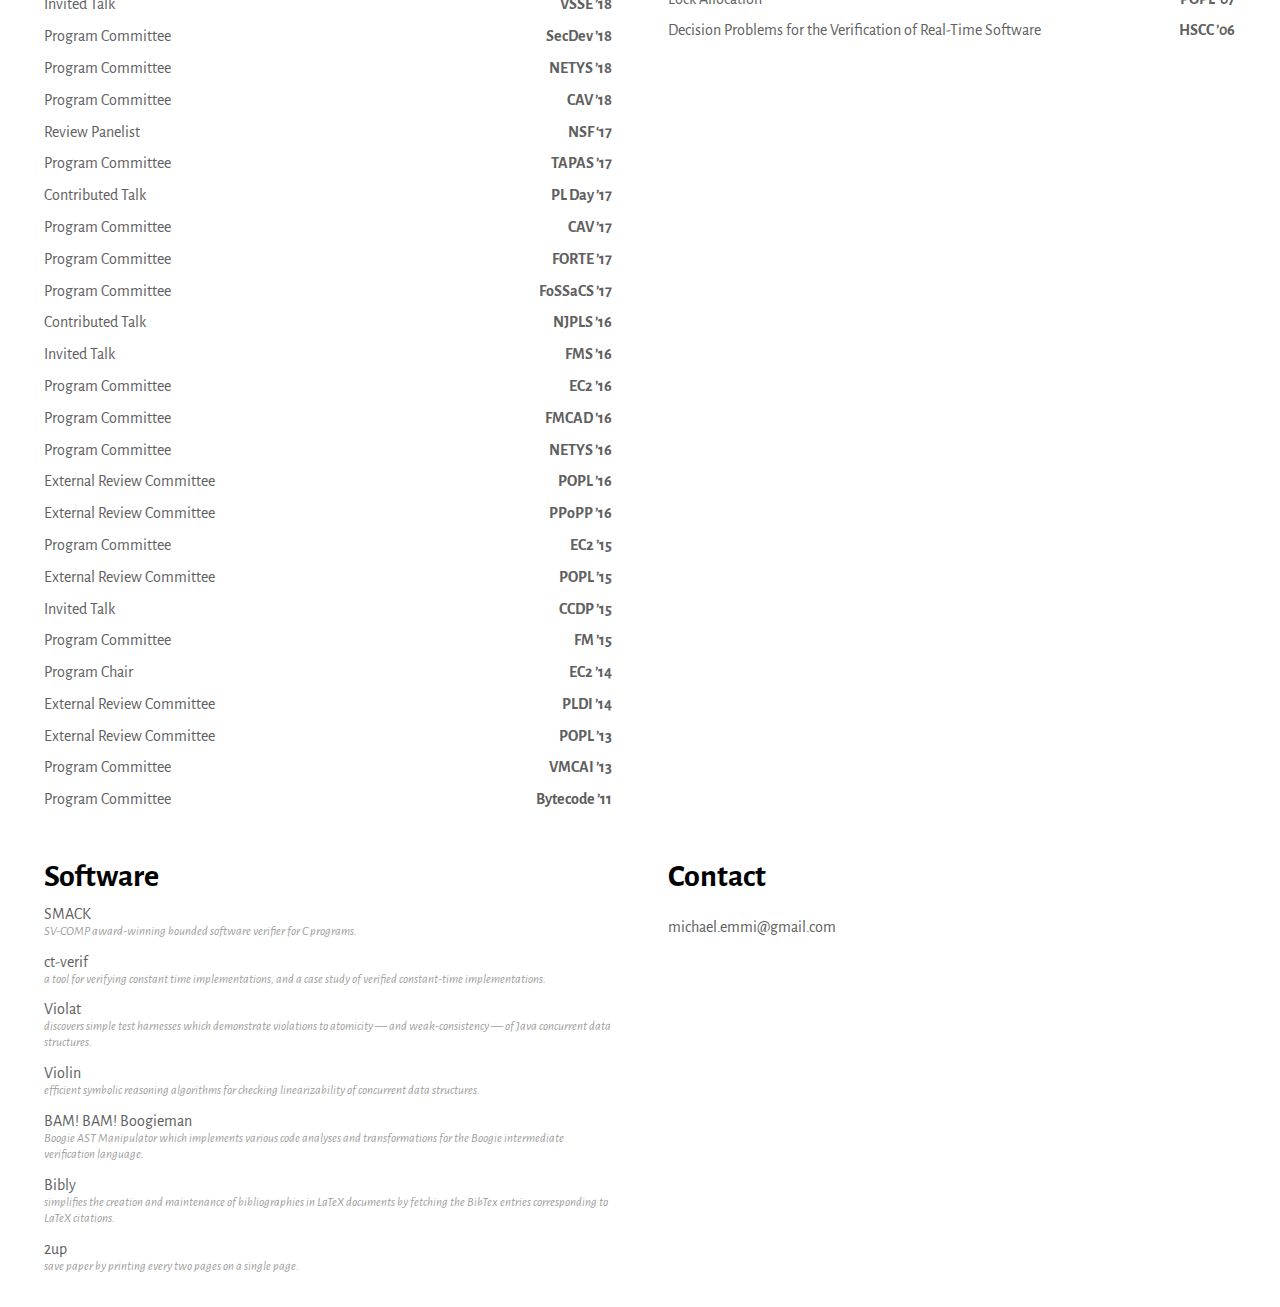
==== commit ba8dfd60: "deploy: 4ee8f28f3eb28297d6074e7b07886e703fc24ac6" ====
--- a/index.html
+++ b/index.html
@@ -594,6 +594,14 @@
             <div class="item">
               <div class="head">
                 <span class="lhs">
+                    <a>Compositional Taint Analysis for Enforcing Security Policies at Scale</a>
+                </span>
+                <span class="rhs"><nobr>ESEC/FSE ’23</nobr></span>
+              </div>
+            </div>
+            <div class="item">
+              <div class="head">
+                <span class="lhs">
                     <a href="https://github.com/michael-emmi/research-papers/raw/master/conf-sigsoft-EmmiHJPRSSV21.pdf">RAPID: Checking API Usage for the Cloud in the Cloud</a>
                 </span>
                 <span class="rhs"><nobr>ESEC/FSE ’21</nobr></span>
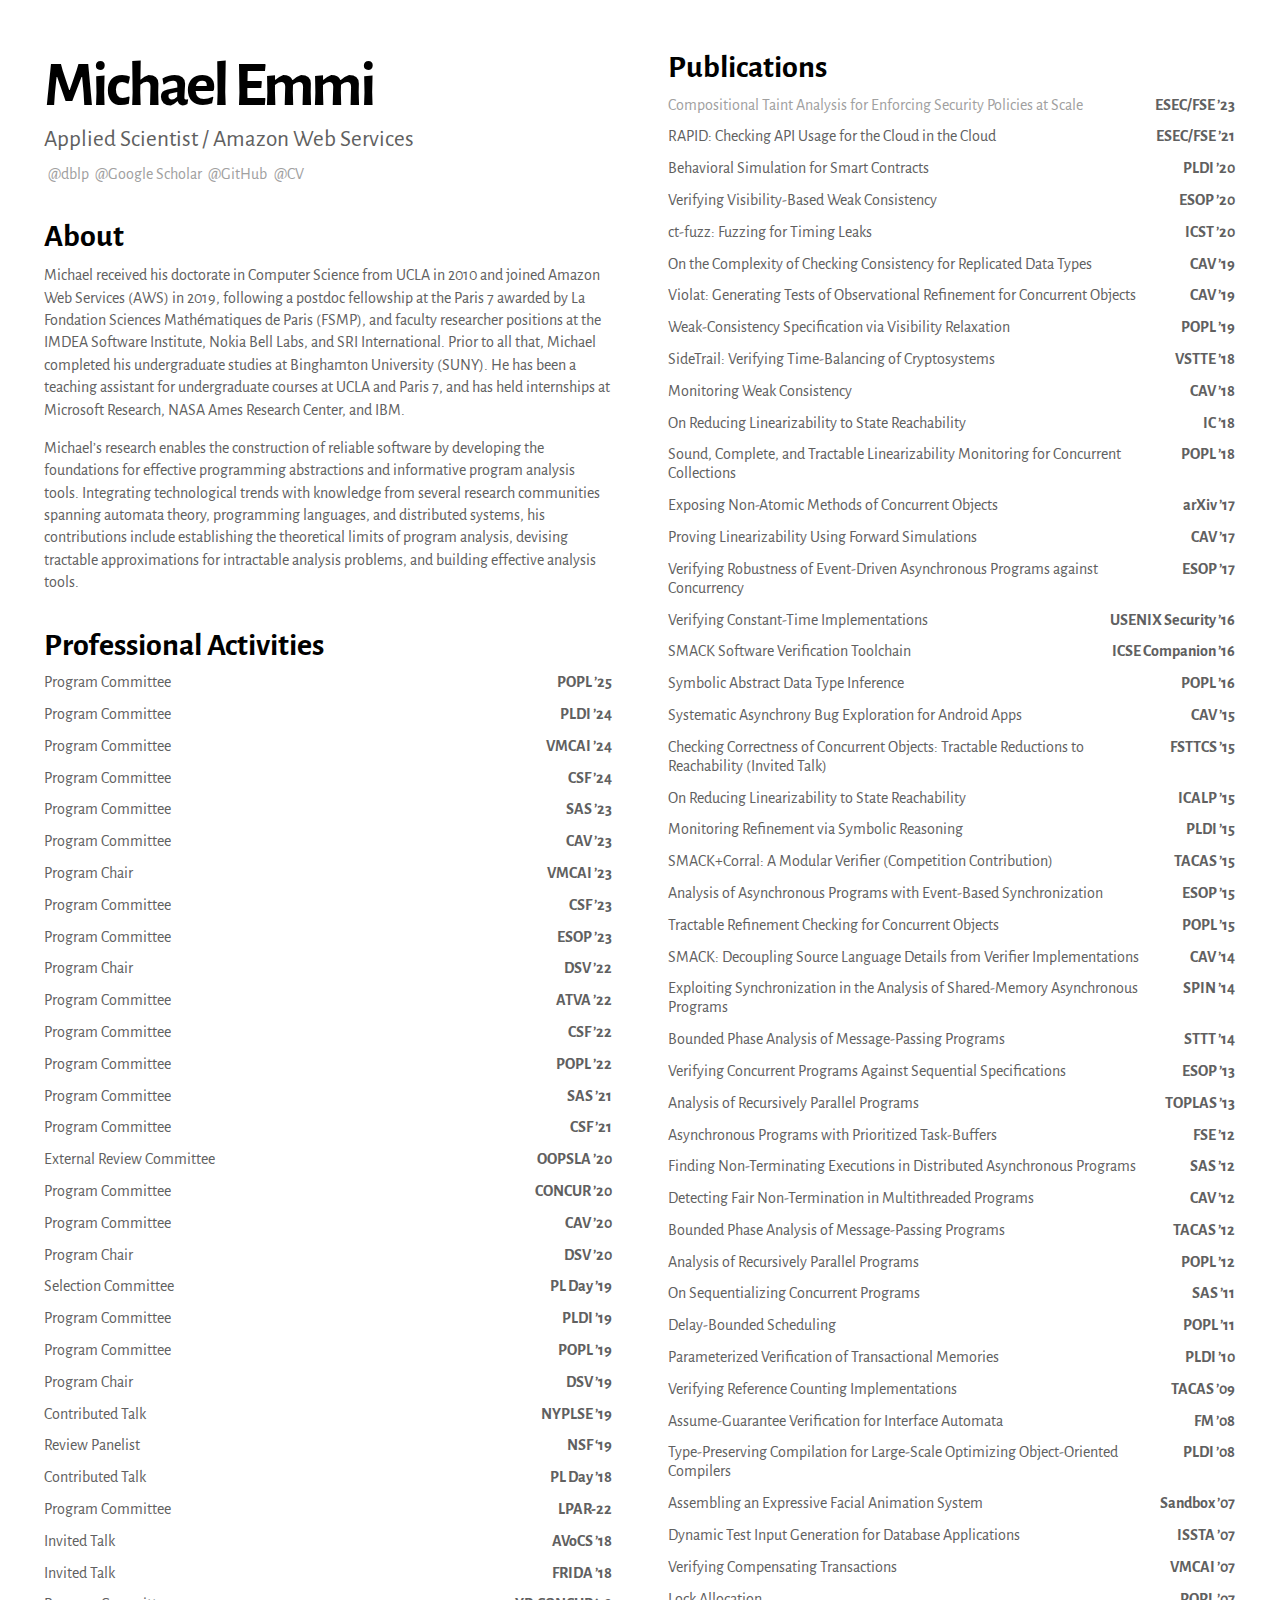
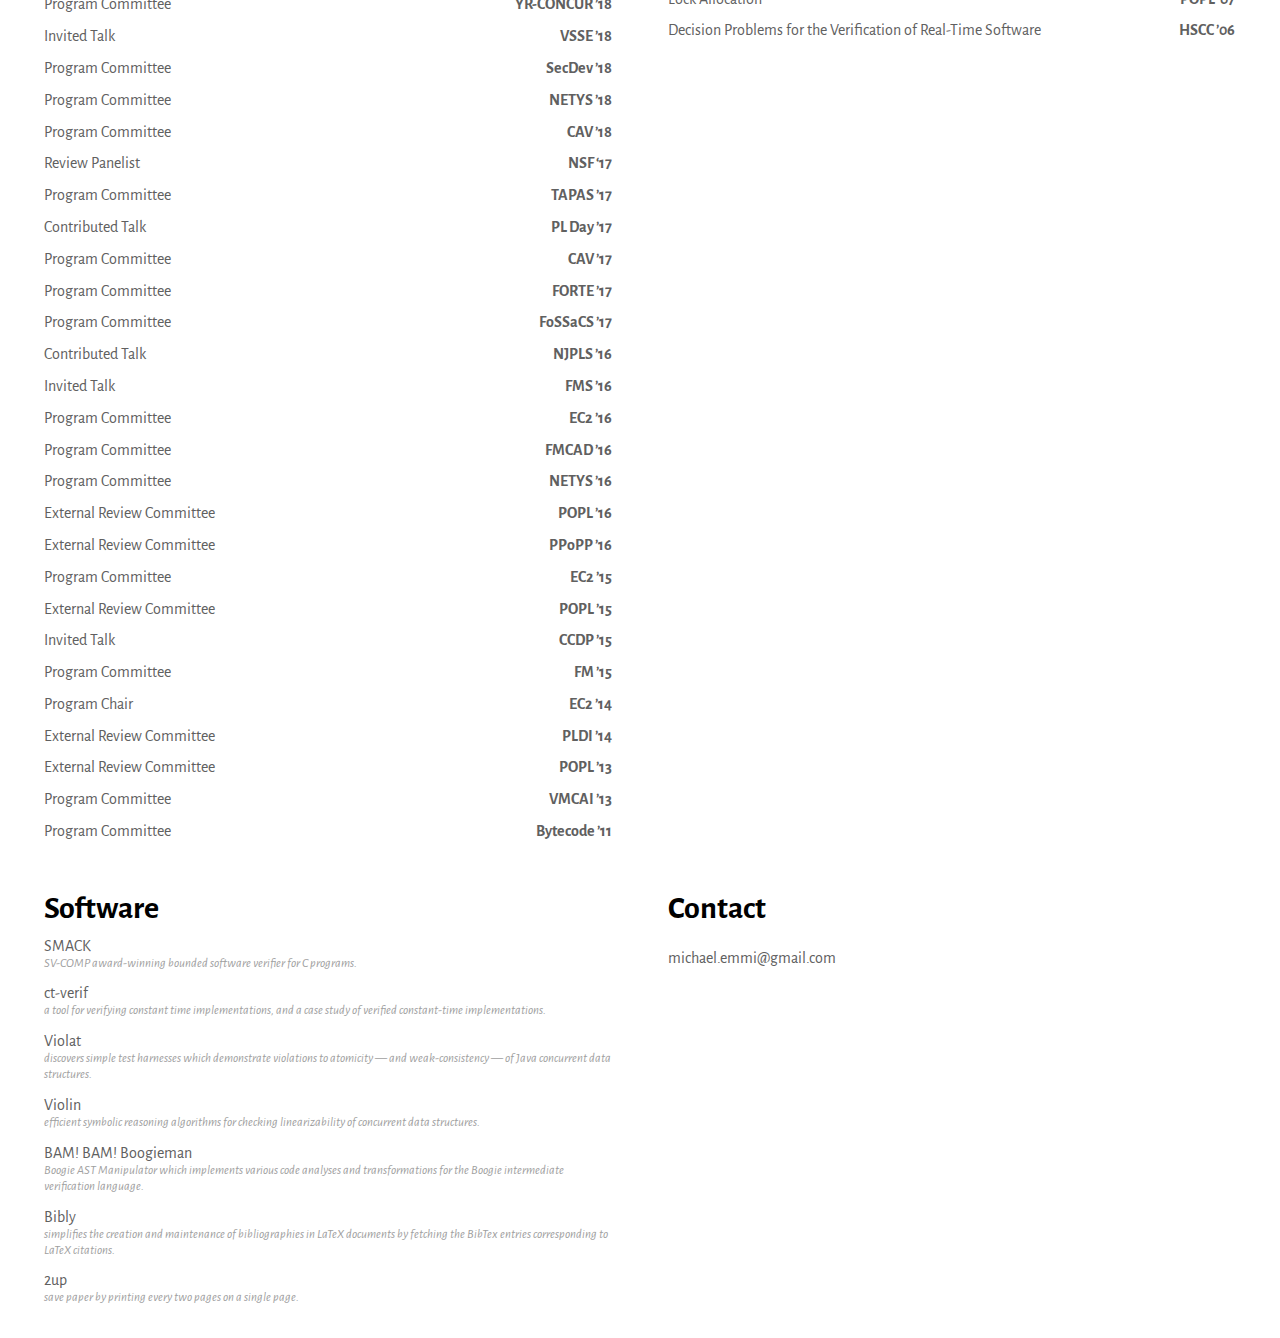
==== commit 5fa7ee67: "deploy: e93c30ccd0ab6504942505a4f4866d3db2ed14d3" ====
--- a/index.html
+++ b/index.html
@@ -38,6 +38,16 @@
               <div class="head">
                 <span class="lhs">Program Committee</span>
                 <span class="rhs">
+                  <a href="https://popl24.sigplan.org">
+                  <nobr>POPL ’25</nobr>
+                  </a>
+                </span>
+              </div>
+            </div>
+            <div class="item">
+              <div class="head">
+                <span class="lhs">Program Committee</span>
+                <span class="rhs">
                   <a href="https://pldi24.sigplan.org">
                   <nobr>PLDI ’24</nobr>
                   </a>
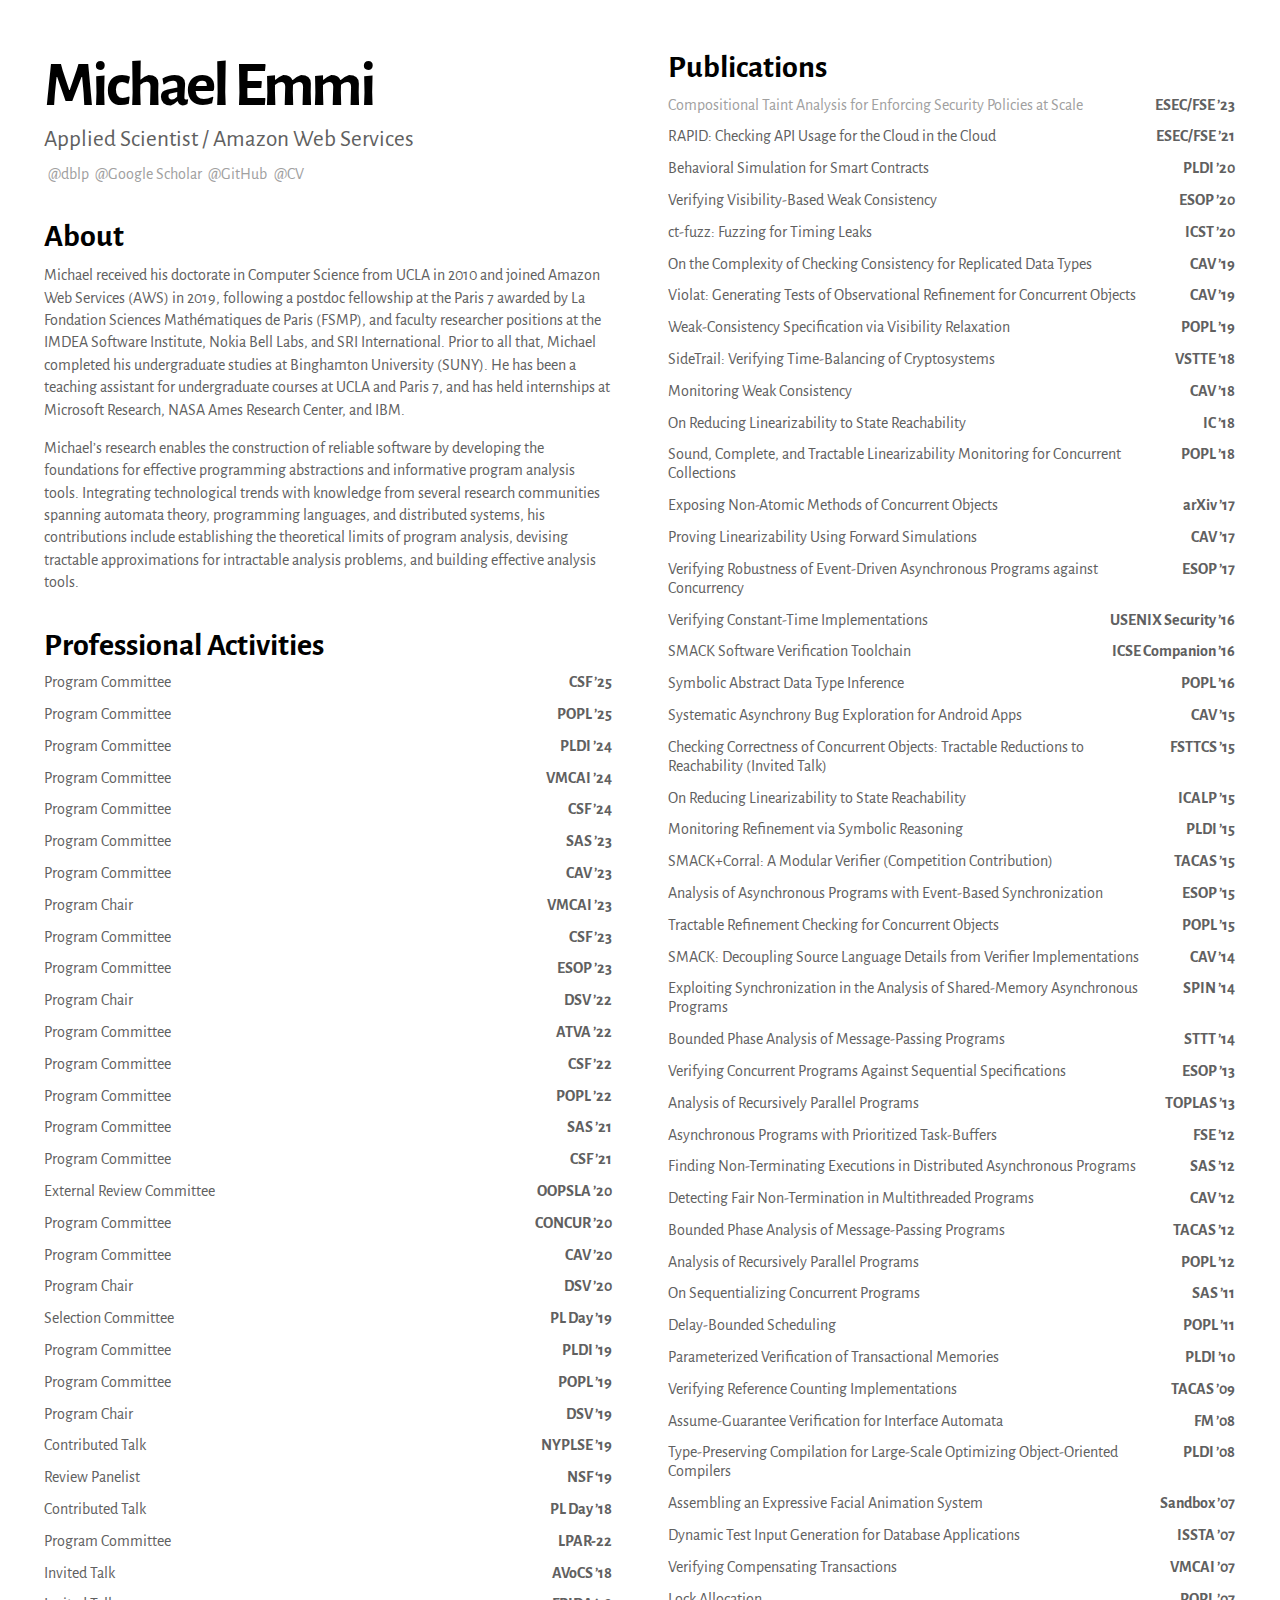
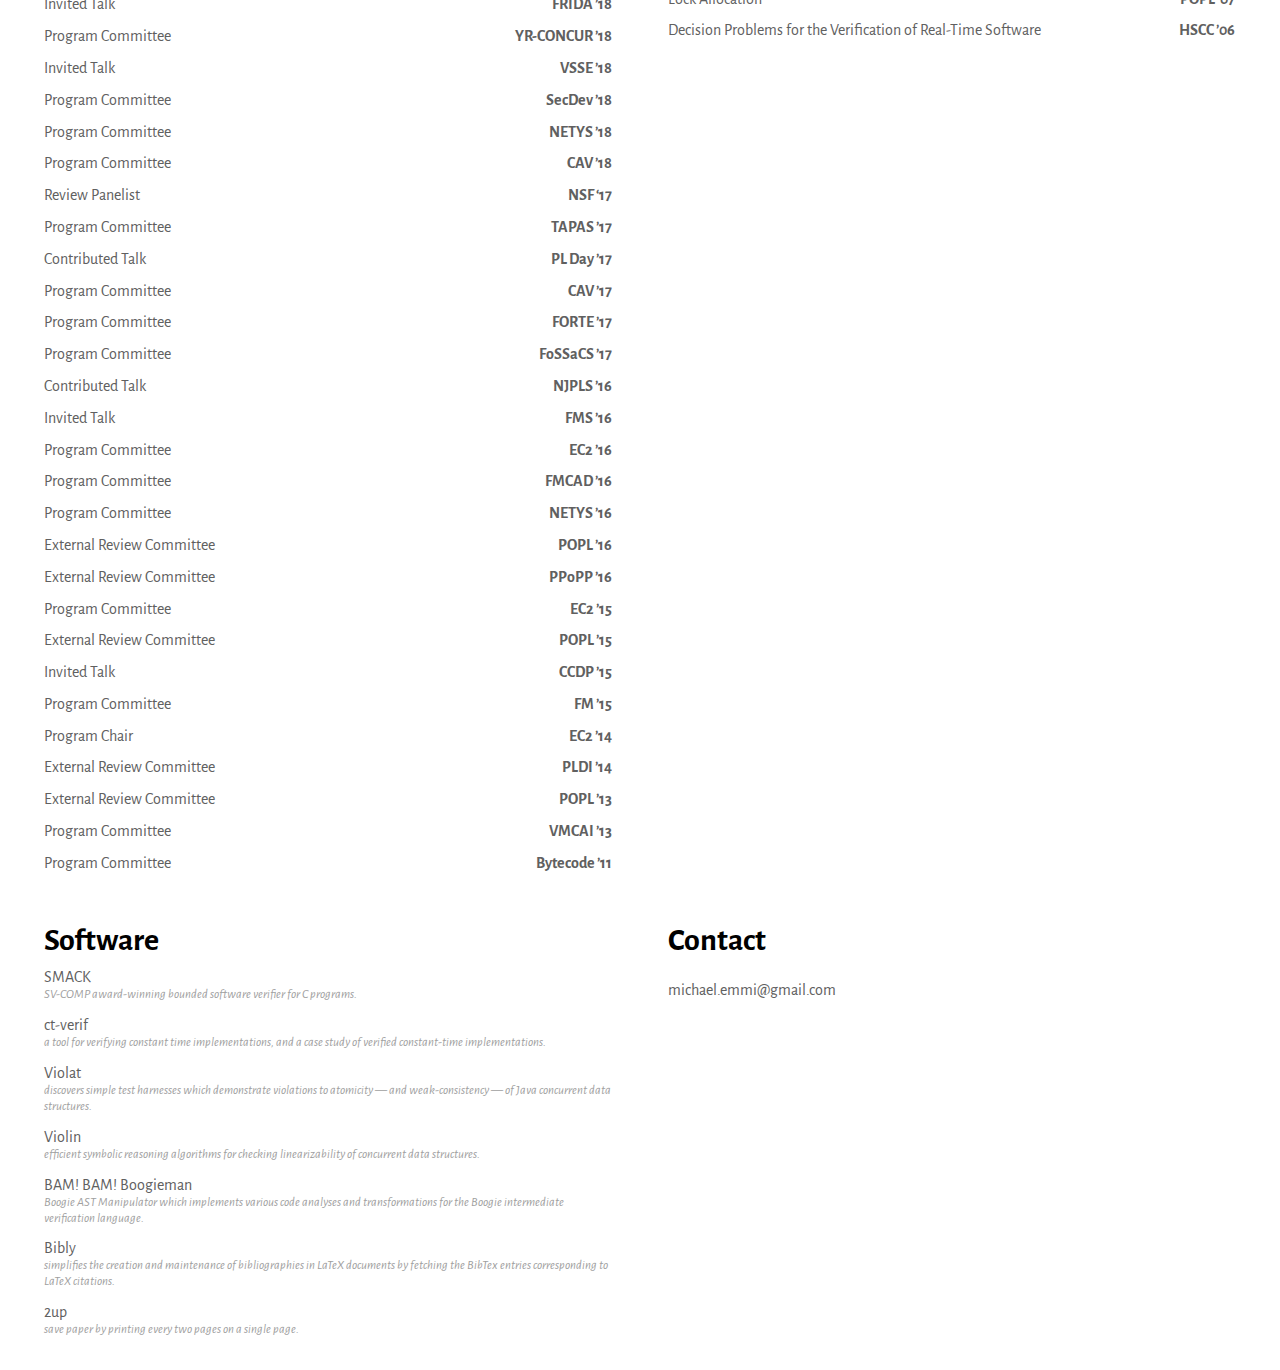
==== commit 48e05c3b: "deploy: 27f0f9fbf0db60f466851d23aa80b6bf728a22e4" ====
--- a/index.html
+++ b/index.html
@@ -38,7 +38,17 @@
               <div class="head">
                 <span class="lhs">Program Committee</span>
                 <span class="rhs">
-                  <a href="https://popl24.sigplan.org">
+                  <a href="https://csf2025.ieee-security.org">
+                  <nobr>CSF ’25</nobr>
+                  </a>
+                </span>
+              </div>
+            </div>
+            <div class="item">
+              <div class="head">
+                <span class="lhs">Program Committee</span>
+                <span class="rhs">
+                  <a href="https://popl25.sigplan.org">
                   <nobr>POPL ’25</nobr>
                   </a>
                 </span>
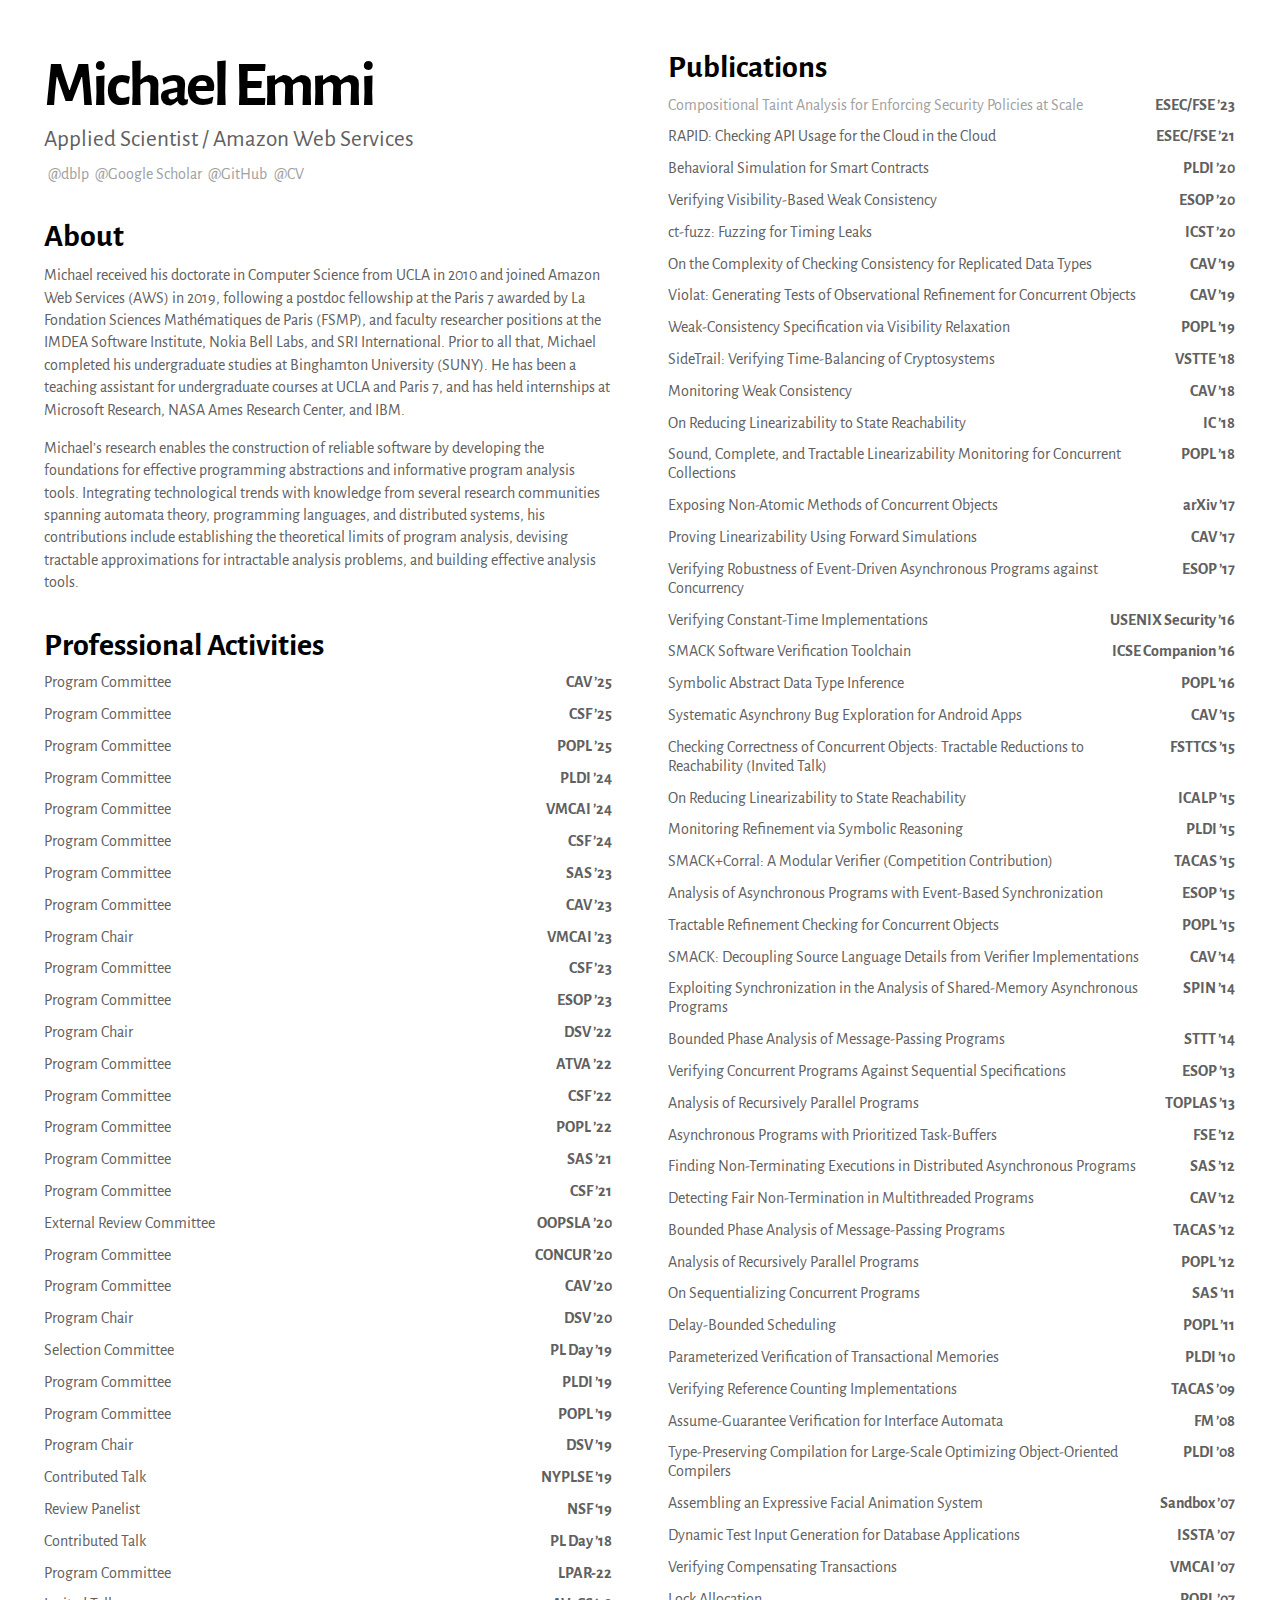
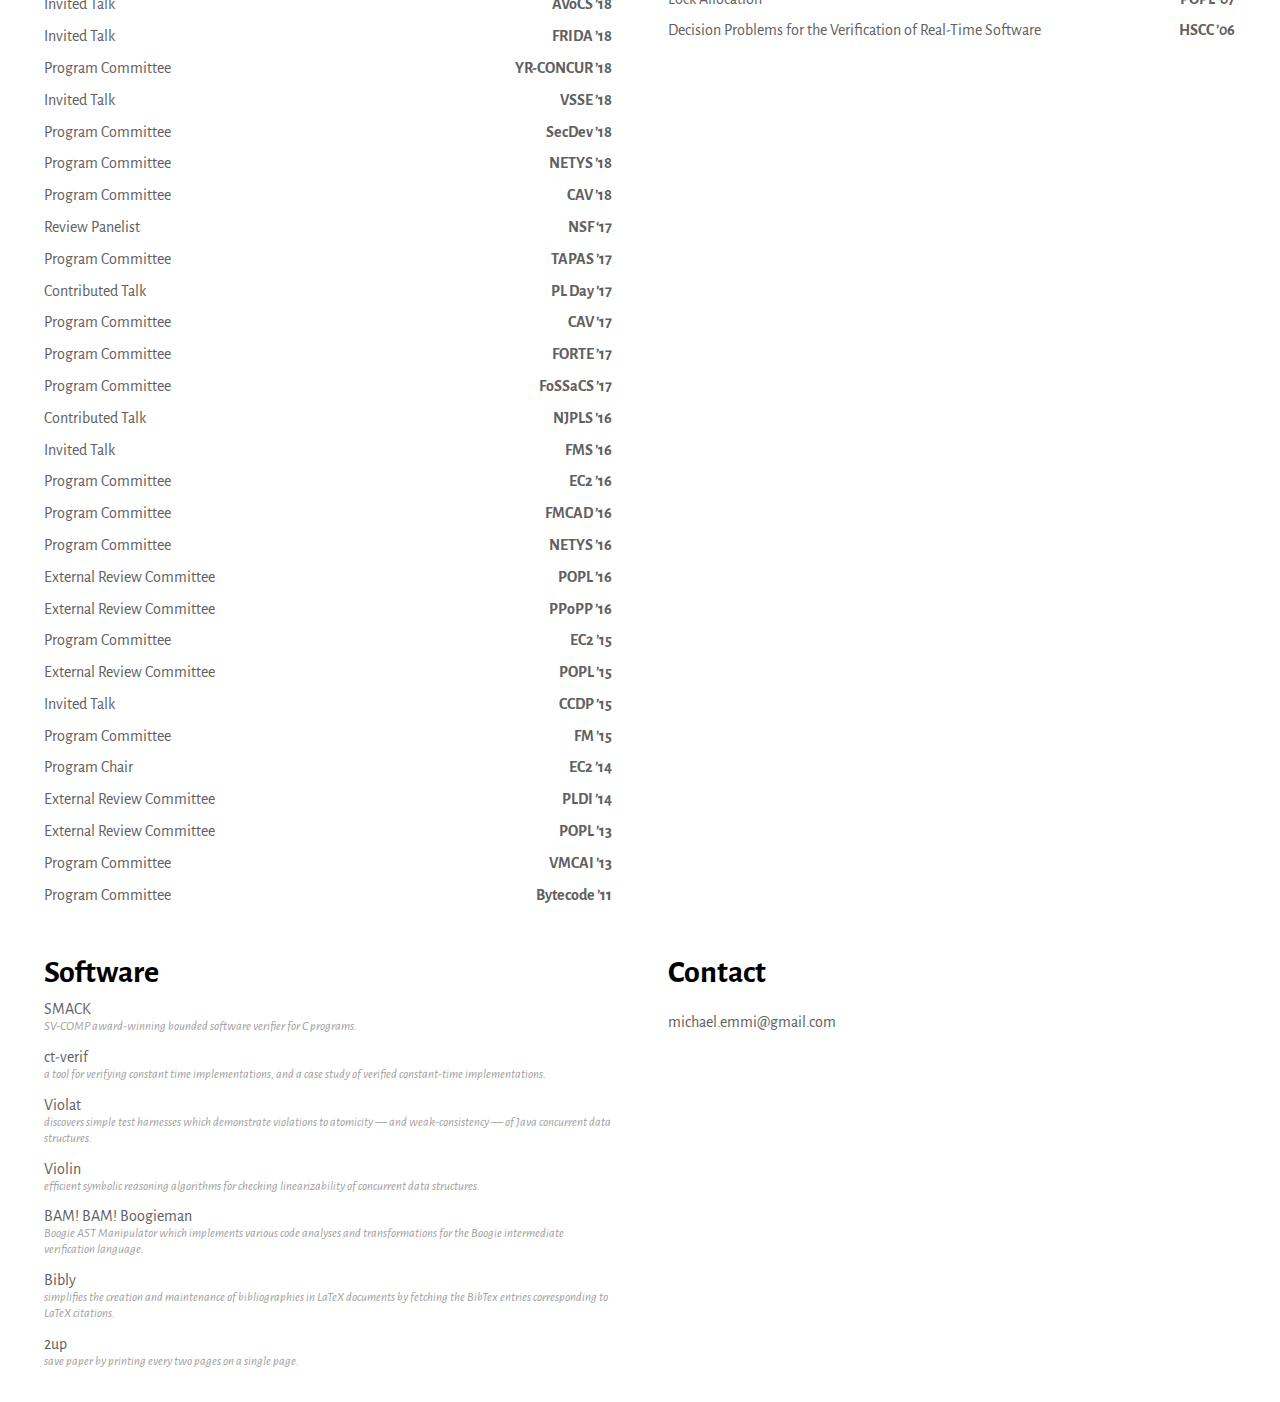
==== commit 3a6c05bd: "deploy: cf7fe63b3f85b40cc60e088d3b6654b8e45ed54b" ====
--- a/index.html
+++ b/index.html
@@ -38,6 +38,16 @@
               <div class="head">
                 <span class="lhs">Program Committee</span>
                 <span class="rhs">
+                  <a href="https://conferences.i-cav.org/2025/">
+                  <nobr>CAV ’25</nobr>
+                  </a>
+                </span>
+              </div>
+            </div>
+            <div class="item">
+              <div class="head">
+                <span class="lhs">Program Committee</span>
+                <span class="rhs">
                   <a href="https://csf2025.ieee-security.org">
                   <nobr>CSF ’25</nobr>
                   </a>
